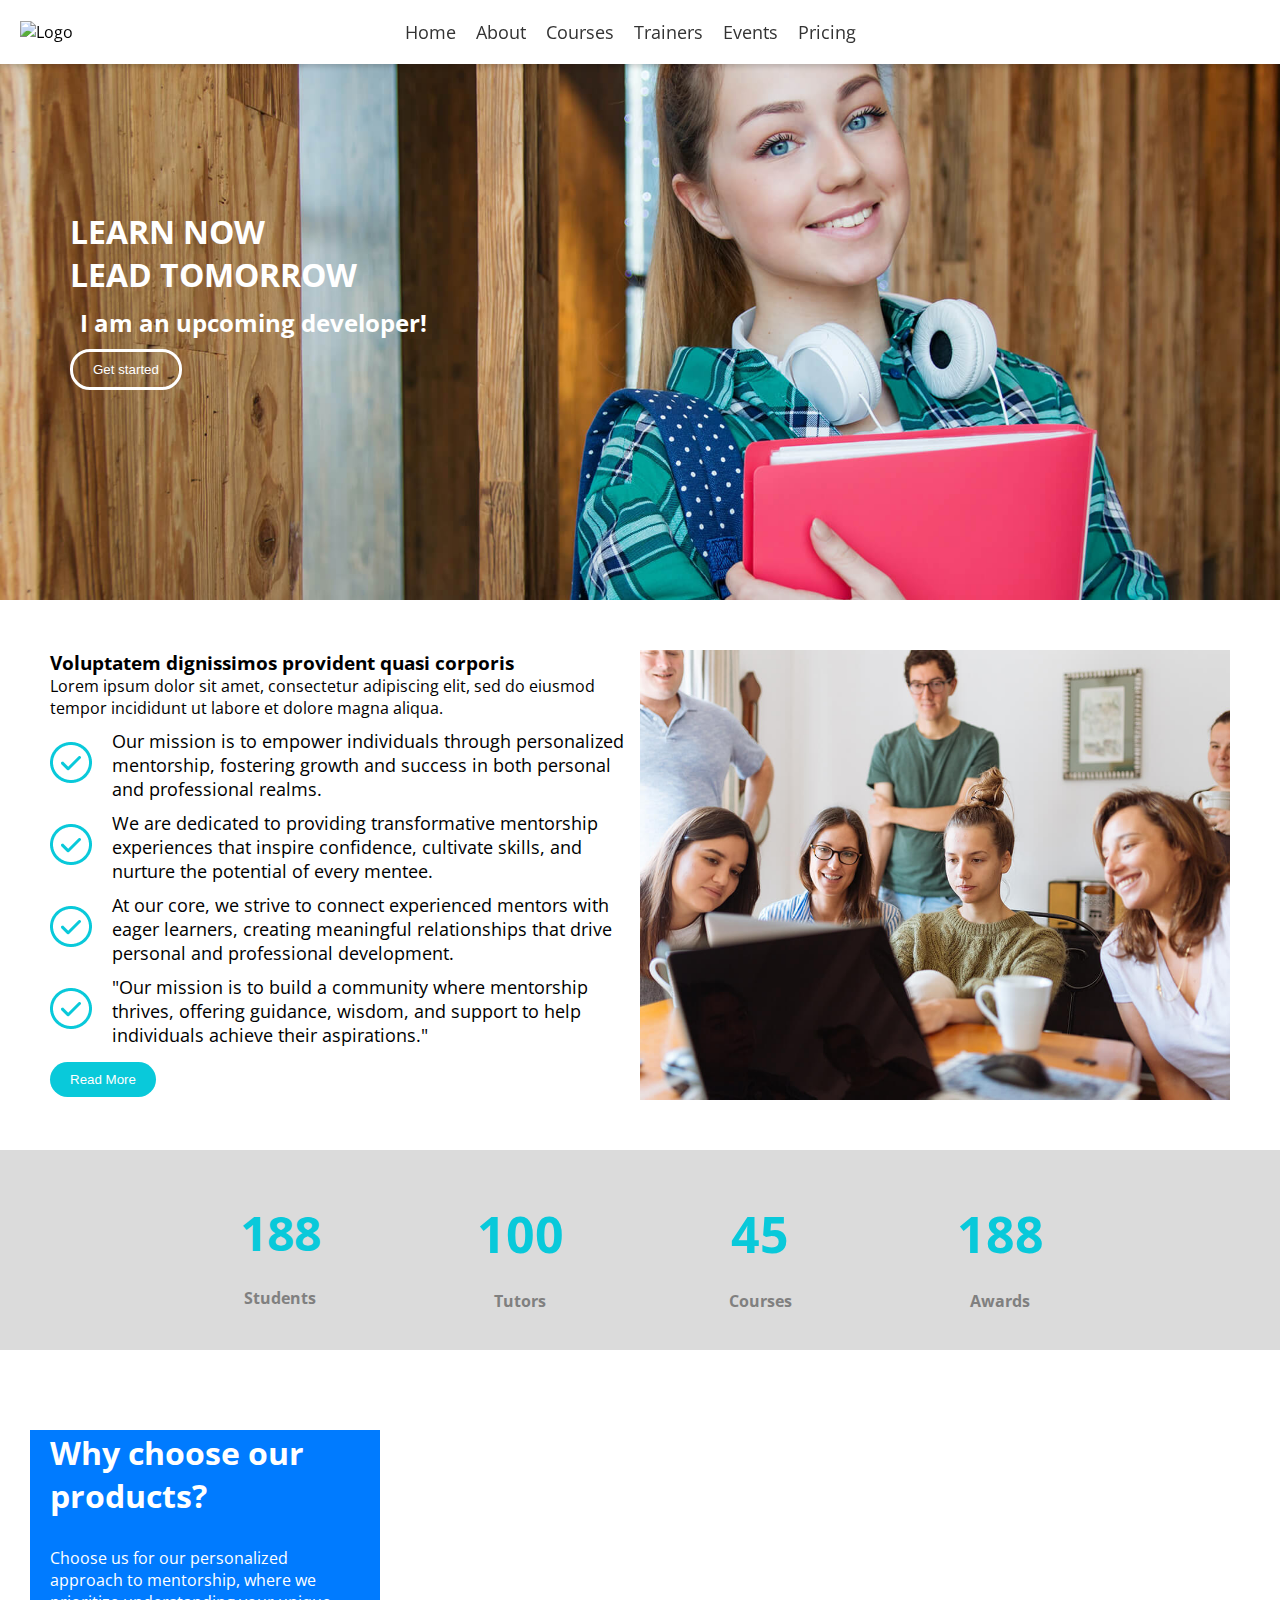
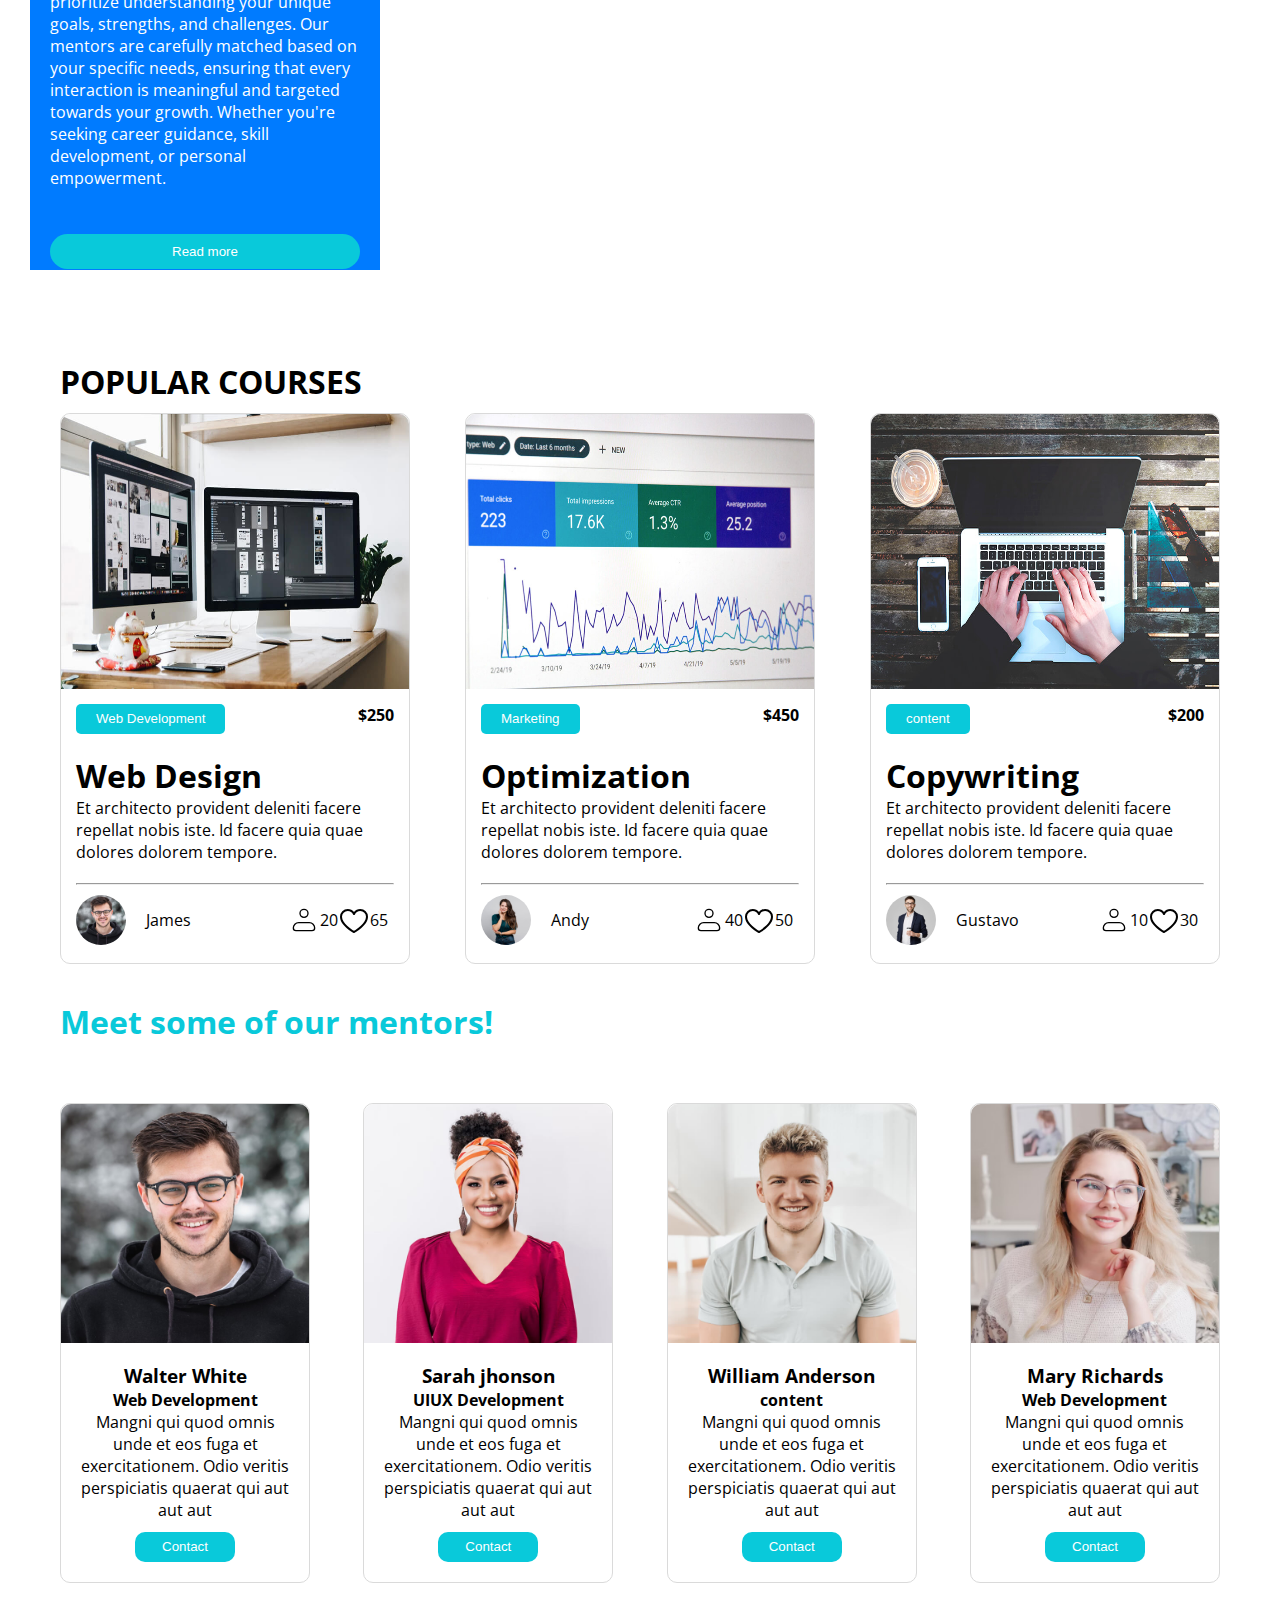
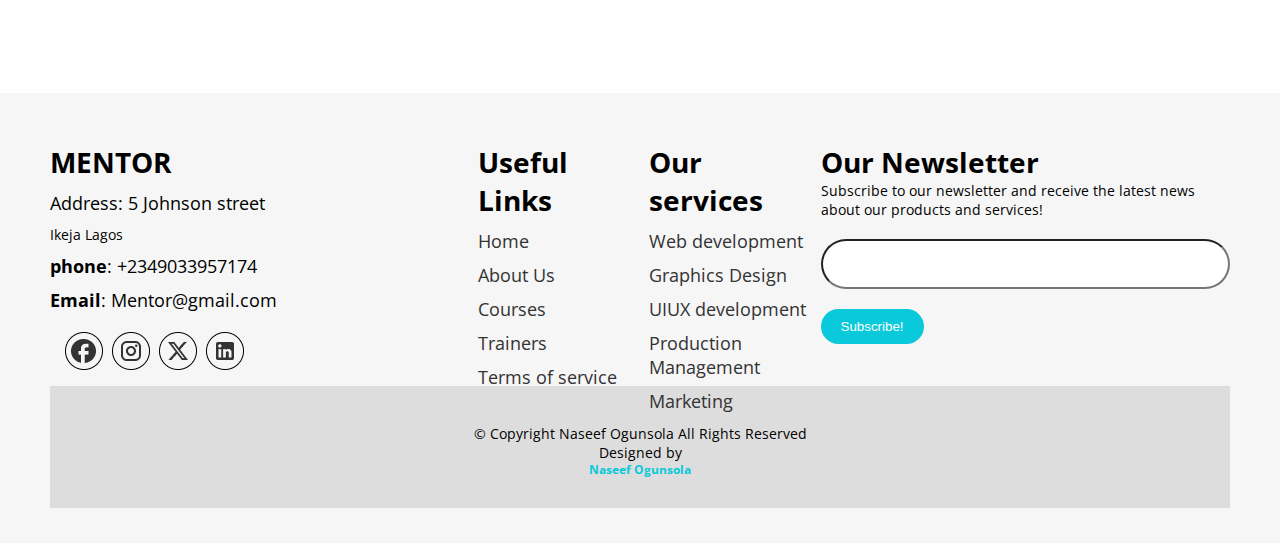
==== index.html @ 349f0109 "dgt" ====
<!DOCTYPE html>
<html lang="en">
<head>
    <meta charset="UTF-8">
    <meta name="viewport" content="width=device-width, initial-scale=1.0">
    <title>Mentor website</title>
    <link rel="stylesheet" href="style.css">
    <!-- FONTS -->
  <link href="https://fonts.googleapis.com" rel="preconnect">
  <link href="https://fonts.gstatic.com" rel="preconnect" crossorigin>
  <link href="https://fonts.googleapis.com/css2?family=Open+Sans:ital,wght@0,300;0,400;0,500;0,600;0,700;0,800;1,300;1,400;1,500;1,600;1,700;1,800&family=Poppins:ital,wght@0,100;0,200;0,300;0,400;0,500;0,600;0,700;0,800;0,900;1,100;1,200;1,300;1,400;1,500;1,600;1,700;1,800;1,900&family=Raleway:ital,wght@0,100;0,200;0,300;0,400;0,500;0,600;0,700;0,800;0,900;1,100;1,200;1,300;1,400;1,500;1,600;1,700;1,800;1,900&display=swap" rel="stylesheet">

</head>
<body>
    <div class="container">
      <header id="header" class="header d-flex align-items-center sticky-top">
        <div class="container-fluid container-xl position-relative d-flex align-items-center">
    
          <a href="index.html" class="logo d-flex align-items-center me-auto">
            <!-- Uncomment the line below if you also wish to use an image logo -->
            <!-- <img src="assets/img/logo.png" alt=""> -->
            <h1 class="sitename">Mentor</h1>
          </a>
    
          <nav class="navbar">
            <div class="logo">
              <img src="" alt="Logo">
            </div>
            <ul>
              <li><a href="/index.html">Home</a></li>
              <li><a href="/about.html">About</a></li>
              <li><a href="/courses.html">Courses</a></li>
              <li><a href="/trainers.html">Trainers</a></li>
              <li><a href="#">Events</a></li>
                  <li><a href="#">Pricing</a></li>
            </ul>
          </nav>
          <!-- <a class="btn-getstarted" href="courses.html">Get Started</a> -->
    
        </div>
      </header>
    
        <div class="pic">
            <div class="inner-pic">
                <h1 id="hero-head">LEARN NOW<br>
                    LEAD TOMORROW
                </h1>
                <h2 id="hero-text">I am an upcoming developer!</h2>
                <button class="get-started-btn">Get started</button>
            </div>    
        </div>
        <div class="text-1">
            <div class="inner-text">
              <h3>Voluptatem dignissimos provident quasi corporis</h3>
              <p>
                Lorem ipsum dolor sit amet, consectetur adipiscing elit, sed do eiusmod tempor incididunt ut labore et dolore
                magna aliqua.
              </p>
              <ul>
                <li><i><img src="./img/check-mark.png"> </i> <span>Our mission is to empower individuals through personalized mentorship, fostering growth and success in both personal and professional realms.</span></li>
                <li><i><img src="./img/check-mark.png"></i> <span>We are dedicated to providing transformative mentorship experiences that inspire confidence, cultivate skills, and nurture the potential of every mentee.</span></li>
                <li><i><img src="./img/check-mark.png"></i> <span>At our core, we strive to connect experienced mentors with eager learners, creating meaningful relationships that drive personal and professional development.</span></li>
                <li><i><img src="./img/check-mark.png"></i> <span>"Our mission is to build a community where mentorship thrives, offering guidance, wisdom, and support to help individuals achieve their aspirations."</span></li>
              </ul>
              <button class="read-more">Read More</button>
            </div>
              <div class="inner-text-img">
                <!-- <img src="/img/about.jpg" alt="about"> -->
              </div> 
        </div>

        <section class="counting-numbers">
          <div class="counter-container">
            <div class="inner-counting-numbers">
              <h1 id="counter">0</h1>
              <br>
              <p id="counter-text"><b>Students</b></p>
            </div>
            <div class="inner-counting-numbers">
              <h1>0</h1>
              <br>
              <p id="counter-text"><b>Tutors</b></p>
            </div>
            <div class="inner-counting-numbers">
              <h1>0</h1>
              <br>
              <p id="counter-text"><b>Courses</b></p>
            </div>
            <div class="inner-counting-numbers">
              <h1>0</h1>
              <br>
              <p id="counter-text"><b>Awards</b></p>
            </div>
          </div>
        </section>

        <section class="why-us-section">
          <div class="why-us-container">
            <div class="big-about-us" data-aos="fade-up" data-aos-delay="100">
              <h1 id="why-us-head">Why choose our products?</h1>
              <p id="why-us-text">
                Choose us for our personalized approach to mentorship, where we prioritize understanding your unique goals, strengths, and challenges. Our mentors are carefully matched based on your specific needs, ensuring that every interaction is meaningful and targeted towards your growth. Whether you're seeking career guidance, skill development, or personal empowerment.
              </p>
              <button class="read-more">Read more</button>
            </div>

            <div class="small-about-us">
              <h3 id="about-head">Corporis voluptates officia eiusmod</h3>
              <p>Lorem ipsum dolor sit amet, consectetur adipiscing elit, sed do eiusmod tempor incididunt ut labore et dolore magna aliqua. Duis aute irure dolor in reprehenderit
                Asperiores dolores sed et. Tenetur quia eos. Autem tempore quibusdam vel necessitatibus optio ad corporis.</p>
            </div>

            <div class="small-about-us">
              <h3 id="about-head">Corporis voluptates officia eiusmod</h3>
              <p>Lorem ipsum dolor sit amet, consectetur adipiscing elit, sed do eiusmod tempor incididunt ut labore et dolore magna aliqua. Duis aute irure dolor in reprehenderit
                Asperiores dolores sed et. Tenetur quia eos. Autem tempore quibusdam vel necessitatibus optio ad corporis.</p>
            </div>

            <div class="small-about-us">
              <h3 id="about-head">Corporis voluptates officia eiusmod</h3>
              <p>Lorem ipsum dolor sit amet, consectetur adipiscing elit, sed do eiusmod tempor incididunt ut labore et dolore magna aliqua. Duis aute irure dolor in reprehenderit
                Asperiores dolores sed et. Tenetur quia eos. Autem tempore quibusdam vel necessitatibus optio ad corporis.</p>
            </div>
          </div>
        </section>

        <section class="courses-section">
          <div class="course-head">
            <h1>POPULAR COURSES</h1>
          </div>   
          <div class="course-container">
              <div class="inner-courses">
                <div class="pic-course">
                  <img src="./img/course-1.jpg" id="course-pic">
                </div>
                <div class="course-content">
                  <div class="inner-course-head"><button class="course-name">Web Development</button><span><b>$250</b></span></div> 
                  <h1>Web Design</h1>
                  <p id="description">Et architecto provident deleniti facere repellat nobis iste. Id facere quia quae dolores dolorem tempore.</p>
                  <hr>
                  <div class="course-info">
                    <div class="course-info-pfp">
                      <img src="./img/trainers/trainer-1-2.jpg" id="pfp"> <span><p>James</p></span>
                    </div>
                    <div class="likes">
                      <svg xmlns="http://www.w3.org/2000/svg" width="2em" height="2em" viewBox="0 0 24 24">
                      <g fill="none" stroke="currentColor">
                        <path stroke-linejoin="round" d="M4 18a4 4 0 0 1 4-4h8a4 4 0 0 1 4 4a2 2 0 0 1-2 2H6a2 2 0 0 1-2-2z" />
                        <circle cx="12" cy="7" r="3" />
                      </g>
                    
                    </svg>
                    <p>20</p>
                    <svg xmlns="http://www.w3.org/2000/svg" width="2em" height="2em" viewBox="0 0 256 256">
                      <path fill="currentColor" d="M178 40c-20.65 0-38.73 8.88-50 23.89C116.73 48.88 98.65 40 78 40a62.07 62.07 0 0 0-62 62c0 70 103.79 126.66 108.21 129a8 8 0 0 0 7.58 0C136.21 228.66 240 172 240 102a62.07 62.07 0 0 0-62-62m-50 174.8c-18.26-10.64-96-59.11-96-112.8a46.06 46.06 0 0 1 46-46c19.45 0 35.78 10.36 42.6 27a8 8 0 0 0 14.8 0c6.82-16.67 23.15-27 42.6-27a46.06 46.06 0 0 1 46 46c0 53.61-77.76 102.15-96 112.8" />
                    </svg>
                    <p>65</p>
                  </div>
                  </div>
                </div>  
              </div>

              <div class="inner-courses">
                <div class="pic-course">
                  <img src="./img/course-2.jpg" id="course-pic">
                </div>
                <div class="course-content">
                  <div class="inner-course-head"><button class="course-name">Marketing</button><span><b>$450</b></span></div> 
                  <h1>Optimization</h1>
                  <p id="description">Et architecto provident deleniti facere repellat nobis iste. Id facere quia quae dolores dolorem tempore.</p>
                  <hr>
                  <div class="course-info">
                    <div class="course-info-pfp">
                      <img src="./img/trainers/trainer-2.jpg" id="pfp"> <span><p>Andy</p></span>
                    </div>
                    <div class="likes">
                      <svg xmlns="http://www.w3.org/2000/svg" width="2em" height="2em" viewBox="0 0 24 24">
                      <g fill="none" stroke="currentColor">
                        <path stroke-linejoin="round" d="M4 18a4 4 0 0 1 4-4h8a4 4 0 0 1 4 4a2 2 0 0 1-2 2H6a2 2 0 0 1-2-2z" />
                        <circle cx="12" cy="7" r="3" />
                      </g>
                    
                    </svg>
                    <p>40</p>
                    <svg xmlns="http://www.w3.org/2000/svg" width="2em" height="2em" viewBox="0 0 256 256">
                      <path fill="currentColor" d="M178 40c-20.65 0-38.73 8.88-50 23.89C116.73 48.88 98.65 40 78 40a62.07 62.07 0 0 0-62 62c0 70 103.79 126.66 108.21 129a8 8 0 0 0 7.58 0C136.21 228.66 240 172 240 102a62.07 62.07 0 0 0-62-62m-50 174.8c-18.26-10.64-96-59.11-96-112.8a46.06 46.06 0 0 1 46-46c19.45 0 35.78 10.36 42.6 27a8 8 0 0 0 14.8 0c6.82-16.67 23.15-27 42.6-27a46.06 46.06 0 0 1 46 46c0 53.61-77.76 102.15-96 112.8" />
                    </svg>
                    <p>50</p>
                  </div>
                  </div>
                </div>  
              </div>

              <div class="inner-courses">
                <div class="pic-course">
                  <img src="./img/course-3.jpg" id="course-pic">
                </div>
                <div class="course-content">
                  <div class="inner-course-head"><button class="course-name">content</button><span><b>$200</b></span></div> 
                  <h1>Copywriting</h1>
                  <p id="description">Et architecto provident deleniti facere repellat nobis iste. Id facere quia quae dolores dolorem tempore.</p>
                  <hr>
                  <div class="course-info">
                    <div class="course-info-pfp">
                      <img src="./img/trainers/trainer-3.jpg" id="pfp"> <span><p>Gustavo</p></span>
                    </div>
                    <div class="likes">
                      <svg xmlns="http://www.w3.org/2000/svg" width="2em" height="2em" viewBox="0 0 24 24">
                      <g fill="none" stroke="currentColor">
                        <path stroke-linejoin="round" d="M4 18a4 4 0 0 1 4-4h8a4 4 0 0 1 4 4a2 2 0 0 1-2 2H6a2 2 0 0 1-2-2z" />
                        <circle cx="12" cy="7" r="3" />
                      </g>
                    
                    </svg>
                    <p>10</p>
                    <svg xmlns="http://www.w3.org/2000/svg" width="2em" height="2em" viewBox="0 0 256 256">
                      <path fill="currentColor" d="M178 40c-20.65 0-38.73 8.88-50 23.89C116.73 48.88 98.65 40 78 40a62.07 62.07 0 0 0-62 62c0 70 103.79 126.66 108.21 129a8 8 0 0 0 7.58 0C136.21 228.66 240 172 240 102a62.07 62.07 0 0 0-62-62m-50 174.8c-18.26-10.64-96-59.11-96-112.8a46.06 46.06 0 0 1 46-46c19.45 0 35.78 10.36 42.6 27a8 8 0 0 0 14.8 0c6.82-16.67 23.15-27 42.6-27a46.06 46.06 0 0 1 46 46c0 53.61-77.76 102.15-96 112.8" />
                    </svg>
                    <p>30</p>
                  </div>
                  </div>
                </div>  
              </div>
        </section>

        <!-- ***********TRAINERS START************ -->


        <div class="trainers-head">
          <h1>Meet some of our mentors!</h1>
        </div>

        <section class="trainers-section">
          <div class="trainers-container">
            <!-- <div class="trainers-head">
              <h1>Meet Our Trainers</h1>
            </div> -->

            <div class="inner-trainers">
              <div class="inner-trainers-picture">
                 <img src="./img/trainers/trainer-1-2.jpg" id="inner-trainers-image">
              </div>
              <div class="trainers-content">
                <h3 id="trainer-name">Walter White</h2>
                <h4>Web Development</h4>

                <p>Mangni qui quod omnis unde et eos fuga et exercitationem. Odio veritis perspiciatis quaerat qui aut aut aut</p>

                <button class="contact-trainer">Contact</button>
              </div>
            </div>

            <div class="inner-trainers">
              <div class="inner-trainers-picture">
                 <img src="./img/trainers/trainer-2-2.jpg" id="inner-trainers-image">
              </div>
              <div class="trainers-content">
                <h3 id="trainer-name">Sarah jhonson</h2>
                <h4>UIUX Development</h4>

                <p>Mangni qui quod omnis unde et eos fuga et exercitationem. Odio veritis perspiciatis quaerat qui aut aut aut</p>
                <button class="contact-trainer">Contact</button>
              </div>
            </div>

            <div class="inner-trainers">
              <div class="inner-trainers-picture">
                 <img src="./img/trainers/trainer-3-2.jpg" id="inner-trainers-image">
              </div>
              <div class="trainers-content">
                <h3 id="trainer-name">William Anderson</h2>
                <h4>content</h4>

                <p>Mangni qui quod omnis unde et eos fuga et exercitationem. Odio veritis perspiciatis quaerat qui aut aut aut</p>
                <button class="contact-trainer">Contact</button>
              </div>
            </div>

            <div class="inner-trainers">
              <div class="inner-trainers-picture">
                 <img src="./img/team/team-6.jpg" id="inner-trainers-image">
              </div>
              <div class="trainers-content">
                <h3 id="trainer-name">Mary Richards</h2>
                <h4>Web Development</h4>

                <p>Mangni qui quod omnis unde et eos fuga et exercitationem. Odio veritis perspiciatis quaerat qui aut aut aut</p>
                <button class="contact-trainer">Contact</button>
              </div>
            </div>
          </div>
        </section>

        <!-- FOOTER -->

        <section class="footer">
          <div class="footer-container">
            <div class="footer-row">
              <div class="footer-col">
                <h1>MENTOR</h1>
                <ol>
                  <li>Address: 5 Johnson street</li>
                  Ikeja Lagos
                  <br>
                  <li><b>phone</b>: +2349033957174</li>
                  <li><b>Email</b>: Mentor@gmail.com</li>
                  <div class="socials">
                    <a href="#"><img src="./img/facebook.png" id="socials"></a>
                    <a href="#"><img src="./img/instagram.png" id="socials"></a>
                    <a href="#"><img src="./img/twitter.png" id="socials"></a>
                    <a href="#"><img src="./img/linked in.png" id="socials"></a>
                  </div>
                </ol>
              </div>

              <div class="footer-col2">
                <H1>Useful Links</H1>
                <li><a href="/index.html" id="footer-links">Home</a> </li>
                <li><a href="/about.html" id="footer-links">About Us</a> </li>
                <li><a href="/courses.html" id="footer-links">Courses</a> </li>
                <li><a href="/index.html" id="footer-links">Trainers</a> </li>
                <li><a href="/index.html" id="footer-links">Terms of service</a> </li>
              </div>

              <div class="footer-col2">
                <H1>Our services</H1>
                <li><a href="/index.html" id="footer-links">Web development</a> </li>
                <li><a href="/about.html" id="footer-links">Graphics Design</a> </li>
                <li><a href="/courses.html" id="footer-links">UIUX development</a> </li>
                <li><a href="/index.html" id="footer-links">Production Management</a> </li>
                <li><a href="/index.html" id="footer-links">Marketing</a> </li>
              </div>

              <div class="newsletter">
                <h1>Our Newsletter</h1>
                <p>Subscribe to our newsletter and receive the latest news about our products and services!</p>

                <div class="newsletter-form">
                  <form>
                    <input type="text">
                  </form>
                </div>
                <button id="subscribe"> Subscribe!</button>
              </div>
            </div>
            <div class="copyright">
              <br>
              <br>
             <p> © Copyright Naseef Ogunsola All Rights Reserved</p>
            <p>Designed by <h5 id="copyright-name"><a href="https://zenmode281.github.io/social-links-profile-main/"> Naseef Ogunsola</a></h5></p>
            </div>
          </div>
        </section>
        
    </div> 
    <script src="main.js"></script>
</body>
</html>
---- style.css ----
*{
    padding: 0;
    margin: 0;
    box-sizing: border-box;
}
/* FONTS */
:root {
    --default-font: "Open Sans",  system-ui, -apple-system, "Segoe UI", Roboto, "Helvetica Neue", Arial, "Noto Sans", "Liberation Sans", sans-serif, "Apple Color Emoji", "Segoe UI Emoji", "Segoe UI Symbol", "Noto Color Emoji";
    --heading-font: "Raleway",  sans-serif;
    --nav-font: "Poppins",  sans-serif;
  }

body{
    font-family: var(--default-font);
}

.container{
    width:inherit;
    height: inherit;
}
/* HEAD START */
.navbar {
  position: fixed;
  top: 0;
  left: 0;
  width: 100%;
  background-color: #fff;
  padding: 10px;
  display: flex;
  justify-content: space-between;
  align-items: center;
  z-index: 1000;
  box-shadow: 0px 2px 6px rgba(0, 0, 0, 0.2);
}

.logo {
  position: absolute;
  left: 20px;
}

.logo img {
  width: 40px;
  height: 40px;
}

.navbar ul {
  list-style: none;
  margin: 0;
  padding: 0;
  display: flex;
  justify-content: center;
  width: 100%;
}

.navbar li {
  margin-right: 20px;
}

.navbar a {
  color: #333;
  text-decoration: none;
}

.navbar a:hover {
  color: #09c9da;
}

.navbar a.active {
  color: #09c9da;
}
/* HEAD END */


h2{
    padding: 10px;
    margin-right: 250px;
}

/* ***************HERO START**************** */
.pic{
    height: 600px;
    background-image: url(./img/hero-bg.jpg);
    background-size: cover;
    background-position-y: 20%; 
    display: flex;
    align-items: center;
}

.inner-pic{
    padding-left: 70px;
    color: white;
}

.get-started-btn{
    padding: 10px 20px 10px 20px;
    background-color: transparent;
    border: solid white 3px;
    border-radius: 20px;
    color: white;
}

.get-started-btn:hover{
  background-color: #09c9da;
  border-style: none;
}
/* ***************HERO END**************** */

.text-1{
  height: 450px;
  width: inherit;
  display: flex;
  margin-top: 50px;
}

.inner-text{
  height: 100%;
  width: 50%;
  margin-left: 50px;
}

.inner-text-img{
  height: 100%;
  width: 50%;
  margin-right: 50px;
  background-image: url(./img/about.jpg);
  background-size: cover;
}

.read-more{
  padding: 10px 20px 10px 20px;
  background-color: #09c9da;
  color: white;
  border-style: none;
  border-radius: 20px;
  cursor: pointer;
  margin-top: 5px;
}

.read-more:hover{
  border: solid 2px;
  background-color: white;
  color: black;
  cursor: pointer;
}

.counting-numbers{
  width: 100%;
  height: 200px;
  display: flex;
  margin-top: 50px;
  background-color: #dbdbdb;
  justify-content: center;
  /* justify-content: space-between;  */
}

.inner-counting-numbers {
  width: 200px;
  padding: 30px;
  flex-direction: column; 
  align-items: center;
  justify-content: center;
  display: inline-block; 
  margin: 20px; 
  text-align: center;
}

.counter-container{
  display: flex;
  flex-direction: row;
}

#counter {
  font-size: 48px;
  font-weight: bold;
}

.counting {
  animation: count 2s ease-in-out;
}

.inner-counting-numbers h1 {
  font-size:  50px;
  font-weight: bold;
  color: #09c9da;
  text-align: center
}
.inner-counting-numbers p {
  text-align: center;
}

@keyframes count {
  0% {
    content: "0";
  }
  100% {
    content: "1550";
  }
}

#counter-text{
  color: grey;
}


/* **************WHY US************** */
.why-us-section{
  margin-top: 50px;
  height: 500px;
  padding: 30px;
  display: flex;
  /* justify-content: space-between; */
  justify-content: center;
}

.why-us-container{
  height: 100%;
  display: flex;
  justify-content: center;
  width: 100%;
}

.big-about-us{
  width: 350px;
  height: 100%;
  padding: 20px;
  display: flex;
  justify-content: center;
  flex-direction: column;
  background-color: #007bff;
  color: white;
}


#why-us-head{
  margin-bottom: 30px;
}

#why-us-text{
  margin-bottom: 40px;
}

.small-about-us{
  padding: 20px;
  height: inherit;
  width: 250px;
  text-align: center;
  margin-left: 20px;
  margin-right: 20px;
  border: solid 1px rgb(218, 218, 218);
}

#about-head{
  margin-bottom: 20px;
}

/* **************WHY US END************** */

/* **************FADE IN************** */
.small-about-us {
  opacity: 0;
  transform: translateY(20px);
  transition: opacity 0.5s, transform 0.5s;
}

.small-about-us.scroll-in {
  animation: fadeInAndSlideUp 1s forwards;
}

@keyframes fadeInAndSlideUp {
  0% {
    opacity: 0;
    transform: translateY(20px);
  }
  100% {
    opacity: 1;
    transform: translateY(0);
  }
}
/* ***********COURSES SECTION START********** */

.courses-section{
  width: 100;
  height: 700px;
  padding: 60px;
}

.course-container{
  display: flex;
  justify-content: space-between;
  height: 95%;
  margin-top: 10px;
}



.inner-courses{
  display: flex;
  flex-direction: column;
  border: solid 1px rgb(218, 218, 218);
  border-radius: 10px;
  height: 100%;
  width: 350px;
  transition: transform 0.5s;
}

.inner-courses:hover {
  transform: scale(1.1);
}

.pic-course{
  height: 50%;
}

#course-pic{
  width: 100%;
  height: 100%;
  border-radius:  10px 10px 0 0;
}

.course-content{
  height: 50%;
  padding: 15px;
}

.inner-course-head{
  height: 30px;
  display: flex;
  justify-content: space-between;
  margin-bottom: 20px;
}
#inner-course-head-price{
  font-size: 18px;
}

span{
  margin-left: 20px;
}

.course-name{
  height: 30px;
  padding-left: 20px;
  padding-right: 20px;
  padding-top: 5px;
  padding-bottom: 5px;
  background-color: #09c9da;
  color: white;
  border-radius: 5px;
  border-style: none;
  cursor: pointer;
}

#description{
  margin-bottom: 20px;
}

#pfp{
  height: 100%;
  width: 50px;
  border-radius: 50px;
}

.course-info-pfp{
  width:100px;
  height: 100%;
  display: flex;
  align-items: center;
}

.course-info{
  width: 100%;
  display: flex;
  flex-direction: row;
  height: 50px;
  margin-top: 10px;
}

.likes{
  height: 100%;
  margin-left: 112px;
  height: 100%;
  display: flex;
  align-items: center;
  justify-content: space-between;
}
.james{
  margin-left: 10px;
}

/* ***********COURSES SECTION END********** */


/* ***********TRAINERS SECTION START********** */

.trainers-section{
  height: 600px;
  padding: 60px;
}

.trainers-container{
  height: 100%;
  width: 100%;
  display: flex;
  justify-content: space-between;
}

.trainers-head{
  /* margin-bottom: 40px; */
  width: 100%;
  padding-left: 60px;
  color: #09c9da;
}

.inner-trainers{
  height: 100%;
  border: solid 1px rgb(218, 218, 218);
  width: 250px;
  border-radius:10px;
  transition: transform 1s
}

.inner-trainers:hover {
  transform: scale(1.2);
}

.inner-trainers-picture{
  height: 50%;
  background-position: cover;
  border-top-left-radius: 10px;
  border-top-right-radius: 10px;
}

#inner-trainers-image{
  height: 100%;
  width: 100%;
  border-top-left-radius: 10px;
  border-top-right-radius: 10px;
}

.trainers-content{
  padding: 20px;
  text-align: center;
  height: 50%;
  display: grid;
  place-items: center;
}


.contact-trainer{
  margin-top: 10px;
  color: white;
  background-color: #09c9da;
  border-style: none;
  height: 30px;
  width: 100px;
  border-radius: 10px;
  cursor: pointer;
}


/* ***********TRAINERS SECTION END********** */



/* ***********FOOTER START********** */

.footer{
  width: 100%;
  height: 450px;
  margin-top: 50px;
  padding: 50px;
  font-size: 14px;
  background-color: #f6f6f6;
  display: flex;
  flex-direction: column;
}

.footer-container{
  height: 70%;
  width: 100%;
}

.footer-row{
  width: 100%;
  height: 50%;
  display: flex;
}

.footer-col{
  width: 25%;
  height: 100%;
  margin-right: 150px;
}

.socials{
  width: 100%;
  margin-left: 10px;
  margin-top: 20px;
}

#socials{
  margin-left: 5px;
}

.footer-col2{
  height: 100%;
  width: 15%;
  margin-left: 10px;
}

#footer-links{
  color: #333;
  text-decoration: none;
}

#footer-links:hover{
  color: #09c9da;
}

.newsletter{
  width: 450px;
  margin-left: 10px;
}

.newsletter-form{
  margin-top: 20px;
  border-radius: 50px;
  height: 50px;
}

input{
  width: 100%;
  height: 50px;
  border-radius: 50px;
}

#subscribe{
  background-color: #09c9da;
  color: white;
  padding-left: 20px;
  padding-top: 10px;
  padding-right: 20px;
  padding-bottom: 10px;
  margin-top: 20px;
  border-radius: 50px;
  border-style: none;
  cursor: pointer;
}

.copyright{
  width: 100%;
  height: 50%;
  margin-top: 120px;
  background-color: rgb(221, 221, 221);
  text-align: center;
  display: flex;
  align-items: center;
  flex-direction: column;
}

#copyright-name{
  color: #09c9da;
}

a {
  text-decoration: none;
  color: #09c9da;
}
/* ***********ABOUT PAGE START********** */

.aboutpage-container{
  height: 100%;
  width: 100%;
}

.aboutpage-huge-hero{
  height: 300px;
  width: 100%;
  margin-top: 40px;
  background-color: #09c9da;
  color: white;
  text-align: center;
  display: flex;
  justify-content: center;
  align-items: center;
  flex-direction: column;
}


.about-section{
  width: 100%;
  height: 500px;
  margin-top: 50px;
  padding: 40px;
}

.about-fill{
  height: 100%;
  width: 100%;
  display: flex;
}

.about-text{
  height: 100%;
  width: 70%;
  padding: 50px;
}

li{
  list-style: none;
  display: flex;
  align-items: center;
  margin-top: 10px;
  margin-bottom: 10px;
  font-size: 18px;
}

#check-mark{
  height: 20px;
  width: 20px;
}

.test{
  color: #09c9da;
  width: 30%;
  margin-left: 60px;
  margin-top: 30px;
}

/* **********Caurosel start*********** */

.outer-carousel-container{
  width: 100%;
  padding: 50px;
  height: 400px;
}

.carousel-container {
  width: 100%;
  overflow: hidden;
  height: 100%;
}

.carousel-track {
  display: flex;
  transition: transform 0.5s ease;
  height: 100%;
}

.carousel-item {
  flex: 0 0 calc(50% - 20px); 
  height: 100%; 
  padding: 20px;
  box-sizing: border-box;
  margin: 0 10px;
  border: 1px solid #ccc;
  display: flex;
  border-radius: 10px;
}

#testimonial-img{
  height: 70px;
  width: 70px;
  border-radius: 50px;
  border: solid 3px #ccc;
}

.carousel-item-content{
  width: 80%;
  margin-left:20px;
}

#rating-stars{
  width: 100px;
  height: 20px;
}





/* *********Trainers page start*********** */


.trainers-page-section{
  width: 100%;
  height: 800px;
  border: solid blue 3px;
  padding: 80px;
}


.trainers-con{
  height: 100%;
  width: 100%;
  border: solid red 2px;
}



.trainers-row{
  border: solid green 2px;
  width: 100%;
  height: 50%;
  display: flex;
  justify-content: center;
}

.trainers-page-content{
  border: solid blue 3px;
  height: 100%;
  width: 30%;
  display: flex;
  justify-content: center;
  text-align: center;
  align-items: center;
  flex-direction: column;
  margin-left: 10px;
  margin-right: 10px;
  padding: 10px;
}

#round-trainers{
  border-radius: 50%;
  height: 200px;
  width: 200px;
  margin-bottom: 10px;
}


.hover-pic {
  position: relative;
}

.overlay {
  position: absolute;
  top: 0;
  left: 0;
  width: 100%;
  height: 100%;
  background-color: #000;
  opacity: 0;
  transition: opacity 0.3s;
}

.hover-pic:hover .overlay {
  opacity: 0.5;
}

/* #trainers-page-contact-btn{
  padding:10px 30px 10px 30px;
  background-color: #09c9da;
  color: white;
  border-style: none;
  margin-top: 10px;
} */
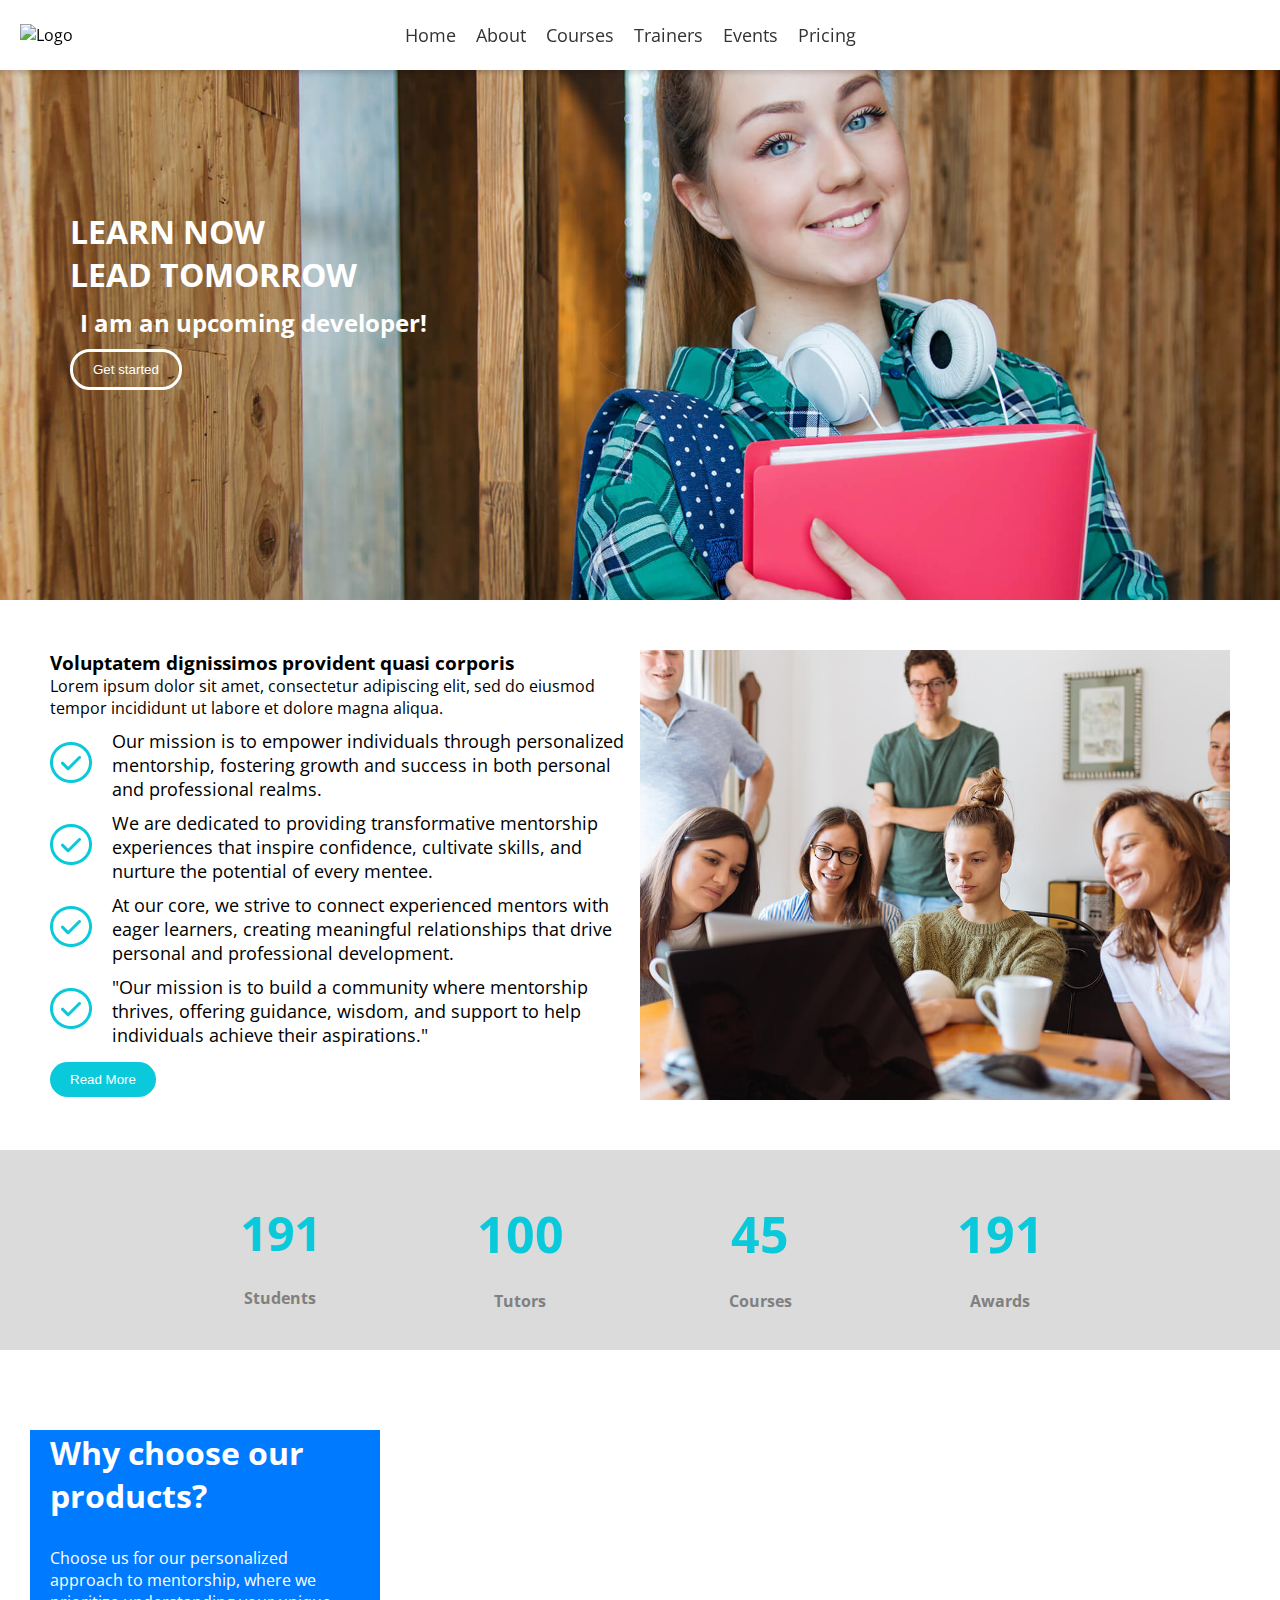
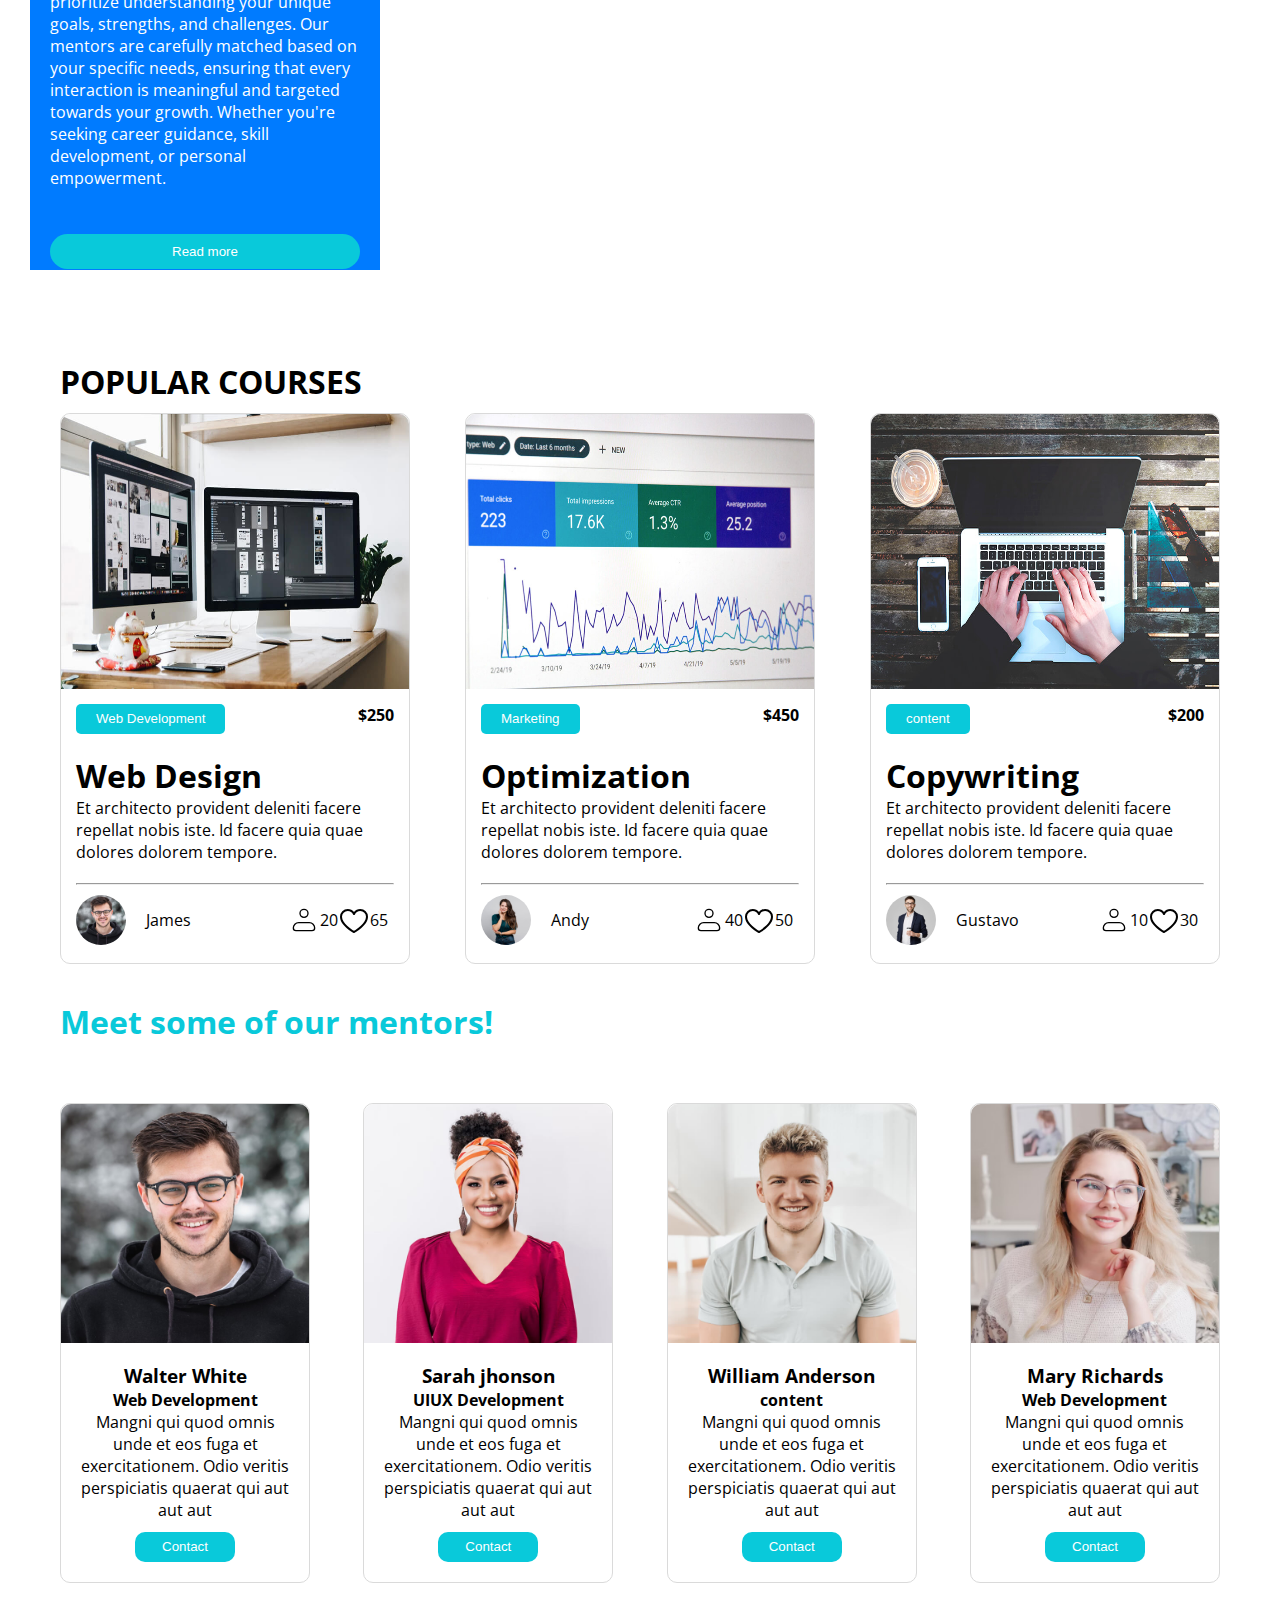
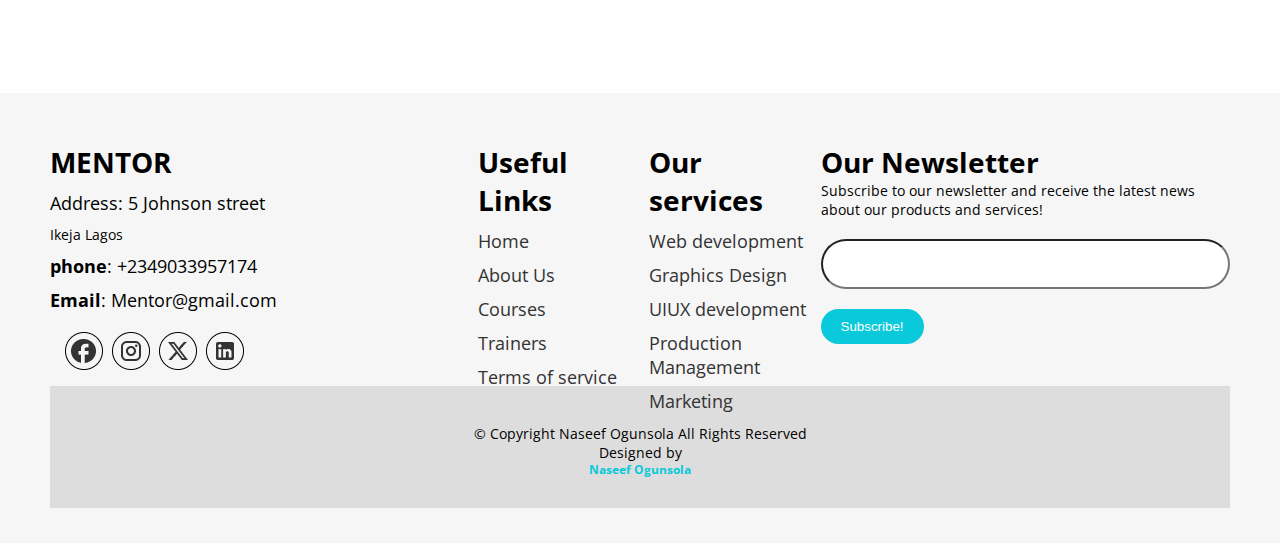
==== commit b26b2d72: "dff" ====
--- a/index.html
+++ b/index.html
@@ -30,9 +30,9 @@
               <li><a href="/index.html">Home</a></li>
               <li><a href="/about.html">About</a></li>
               <li><a href="/courses.html">Courses</a></li>
-              <li><a href="/trainers.html">Trainers</a></li>
-              <li><a href="#">Events</a></li>
-                  <li><a href="#">Pricing</a></li>
+              <li><a href="/trainers.html ">Trainers</a></li>
+              <li><a href="/events.html">Events</a></li>
+              <li><a href="/pricing.html">Pricing</a></li>
             </ul>
           </nav>
           <!-- <a class="btn-getstarted" href="courses.html">Get Started</a> -->
--- a/style.css
+++ b/style.css
@@ -24,6 +24,7 @@
   top: 0;
   left: 0;
   width: 100%;
+  height: 70px;
   background-color: #fff;
   padding: 10px;
   display: flex;
@@ -684,7 +685,6 @@
 .trainers-page-section{
   width: 100%;
   height: 800px;
-  border: solid blue 3px;
   padding: 80px;
 }
 
@@ -692,13 +692,11 @@
 .trainers-con{
   height: 100%;
   width: 100%;
-  border: solid red 2px;
 }
 
 
 
 .trainers-row{
-  border: solid green 2px;
   width: 100%;
   height: 50%;
   display: flex;
@@ -706,7 +704,6 @@
 }
 
 .trainers-page-content{
-  border: solid blue 3px;
   height: 100%;
   width: 30%;
   display: flex;
@@ -716,35 +713,43 @@
   flex-direction: column;
   margin-left: 10px;
   margin-right: 10px;
-  padding: 10px;
+  padding-left: 10px;
+  padding-right: 10px;
+  font-size: small;
 }
 
 #round-trainers{
   border-radius: 50%;
-  height: 200px;
-  width: 200px;
+  height: 150px;
+  width: 150px;
   margin-bottom: 10px;
 }
 
-
-.hover-pic {
-  position: relative;
-}
-
-.overlay {
-  position: absolute;
-  top: 0;
-  left: 0;
-  width: 100%;
-  height: 100%;
-  background-color: #000;
-  opacity: 0;
-  transition: opacity 0.3s;
-}
-
-.hover-pic:hover .overlay {
-  opacity: 0.5;
-}
+#trainers-page-contact-btn{
+  color: white;
+  background-color: #09c9da;
+  padding-left: 25px;
+  padding-top: 10px;
+  padding-bottom: 10px;
+  padding-right: 25px;
+  border-radius: 50px;
+  border-style: none;
+  margin-top: 10px;
+}
+
+
+#trainers-page-contact-btn:hover {
+  background-color: white;
+  color: #09c9da;
+  border: solid grey 1px;
+  cursor: pointer;
+}
+
+
+
+
+
+
 
 /* #trainers-page-contact-btn{
   padding:10px 30px 10px 30px;
@@ -752,4 +757,167 @@
   color: white;
   border-style: none;
   margin-top: 10px;
-} */+} */
+
+
+/* *********Trainers page end*********** */
+
+
+
+
+/* *********Events page start*********** */
+
+.events-section{
+  height: 600px;
+  padding: 50px;
+  display: flex;
+  flex-direction: column;
+}
+
+.events-con{
+  height: 100%;
+  width: 100%;
+  display: flex;
+  flex-direction: row;
+  justify-content: space-between;
+}
+
+.inner-events{
+  height: 100%;
+  width: 40%;
+}
+
+#events-pic{
+  height: 70%;
+  width: 100%;
+  position: relative;
+}
+
+.events-text{
+  width: 400px;
+  height: 200px;
+  position: absolute;
+  transform: translate( 20%, -30%);
+  background-color: white;
+  text-align: center;
+  padding-top: 10px;
+  padding-left: 20px;
+  padding-right: 20px;
+  padding-bottom: 10px;
+  transition: ease 0.2s;
+  font-size: 13px;
+  box-shadow: 0px 4px 4px rgba(0, 0, 0, 0.25);
+}
+
+.events-text:hover{
+  color: white;
+  background-color: #09c9da;
+  box-shadow: 0px 8px 8px rgba(0, 0, 0, 0.5);
+}
+
+
+#events-btn{
+  background-color: #09c9da;
+  padding-top: 10px;
+  padding-bottom: 10px;
+  padding-left: 20px;
+  padding-right: 20px;
+  border-radius: 50px;
+  border:white 1px solid;
+  transition: ease 0.2s;
+  color: white;
+  margin-top: 10px;
+}
+
+#events-btn:hover{
+  background-color: white;
+  color: #09c9da;
+  cursor: pointer;
+}
+
+#eve-txt{
+  margin-top: 10px;
+}
+
+.events-con2{
+  width: 100%;
+  height: 500px;
+  display: flex;
+  justify-content: center;
+  padding: 20px;
+}
+
+/* .overlay {
+  position: absolute;
+  top: 50%;
+  left: 50%;
+  transform: translate(-50%, -50%);
+  width: 50%;
+  height: 50%;
+  background-color: rgba(255, 255, 255, 0.5);
+  text-align: center;
+  padding: 20px;
+} */
+
+
+
+/* *********scroll in*********** */
+
+.section {
+  opacity: 0;
+  transition: opacity 0.5s;
+}
+
+.section.scroll-in {
+  animation: fadeInAndSlideUp 1s forwards;
+}
+
+@keyframes fadeInAndSlideUp {
+  0% {
+    opacity: 0;
+    transform: translateY(20px);
+  }
+  100% {
+    opacity: 1;
+    transform: translateY(0);
+  }
+}
+
+
+/* *********Events page end*********** */
+
+/* *********Pricing page start*********** */
+
+.pricing-section{
+  height: 550px;
+  width: 100%;
+  border: solid red 2px;
+  padding: 50px;
+} 
+
+.pricing-con{
+  height: 100%;
+  width: 100%;
+  border: solid green 2px;
+  display: flex;
+  justify-content: space-between;
+}
+
+.inner-pricing{
+  height: 100%;
+  width: 300px;
+  border: #bcb9b9 solid 2px;
+  border-radius: 20px;
+}
+
+#pricing-head{
+  background-color: #ebebeb;
+  padding: 20px 15px;
+  border-top-left-radius: 18px;
+  border-top-right-radius: 18px;
+  text-align: center;
+  width: 100%;
+  color: #6b6969;
+}
+
+#pricing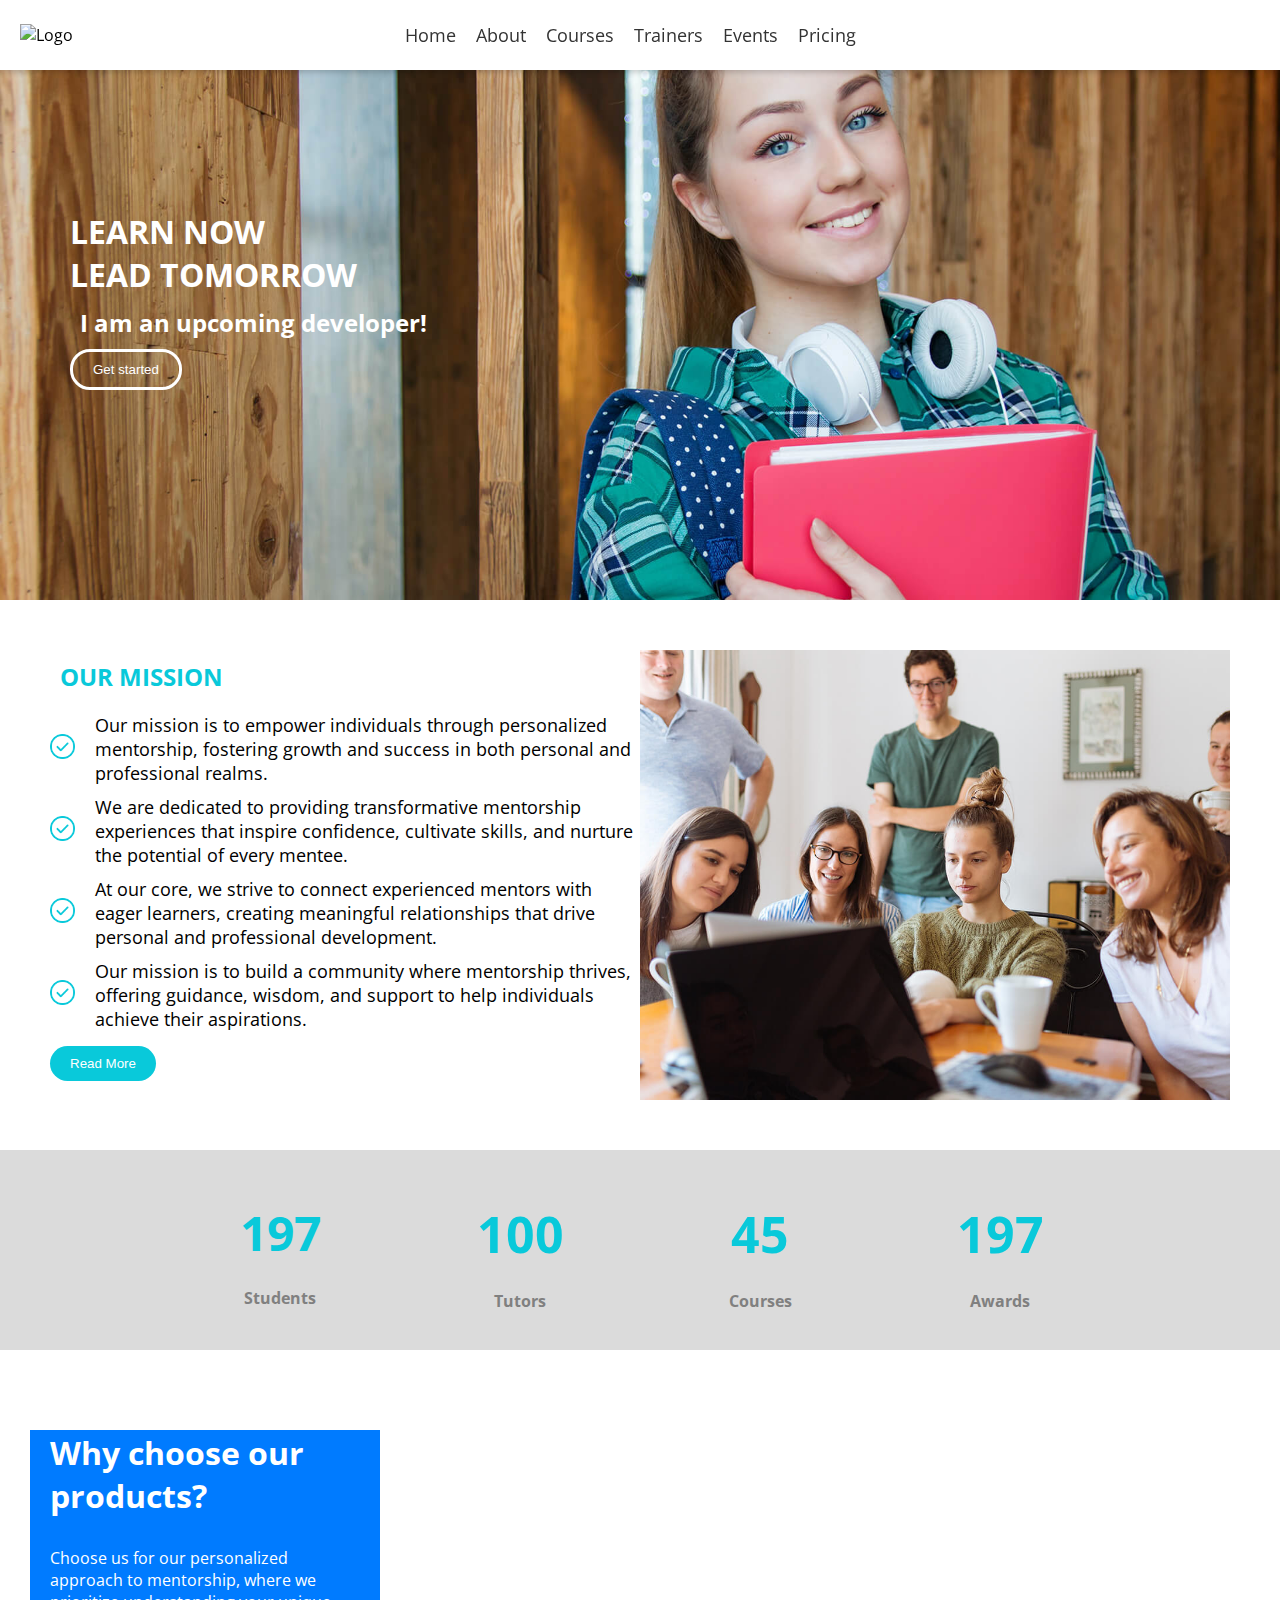
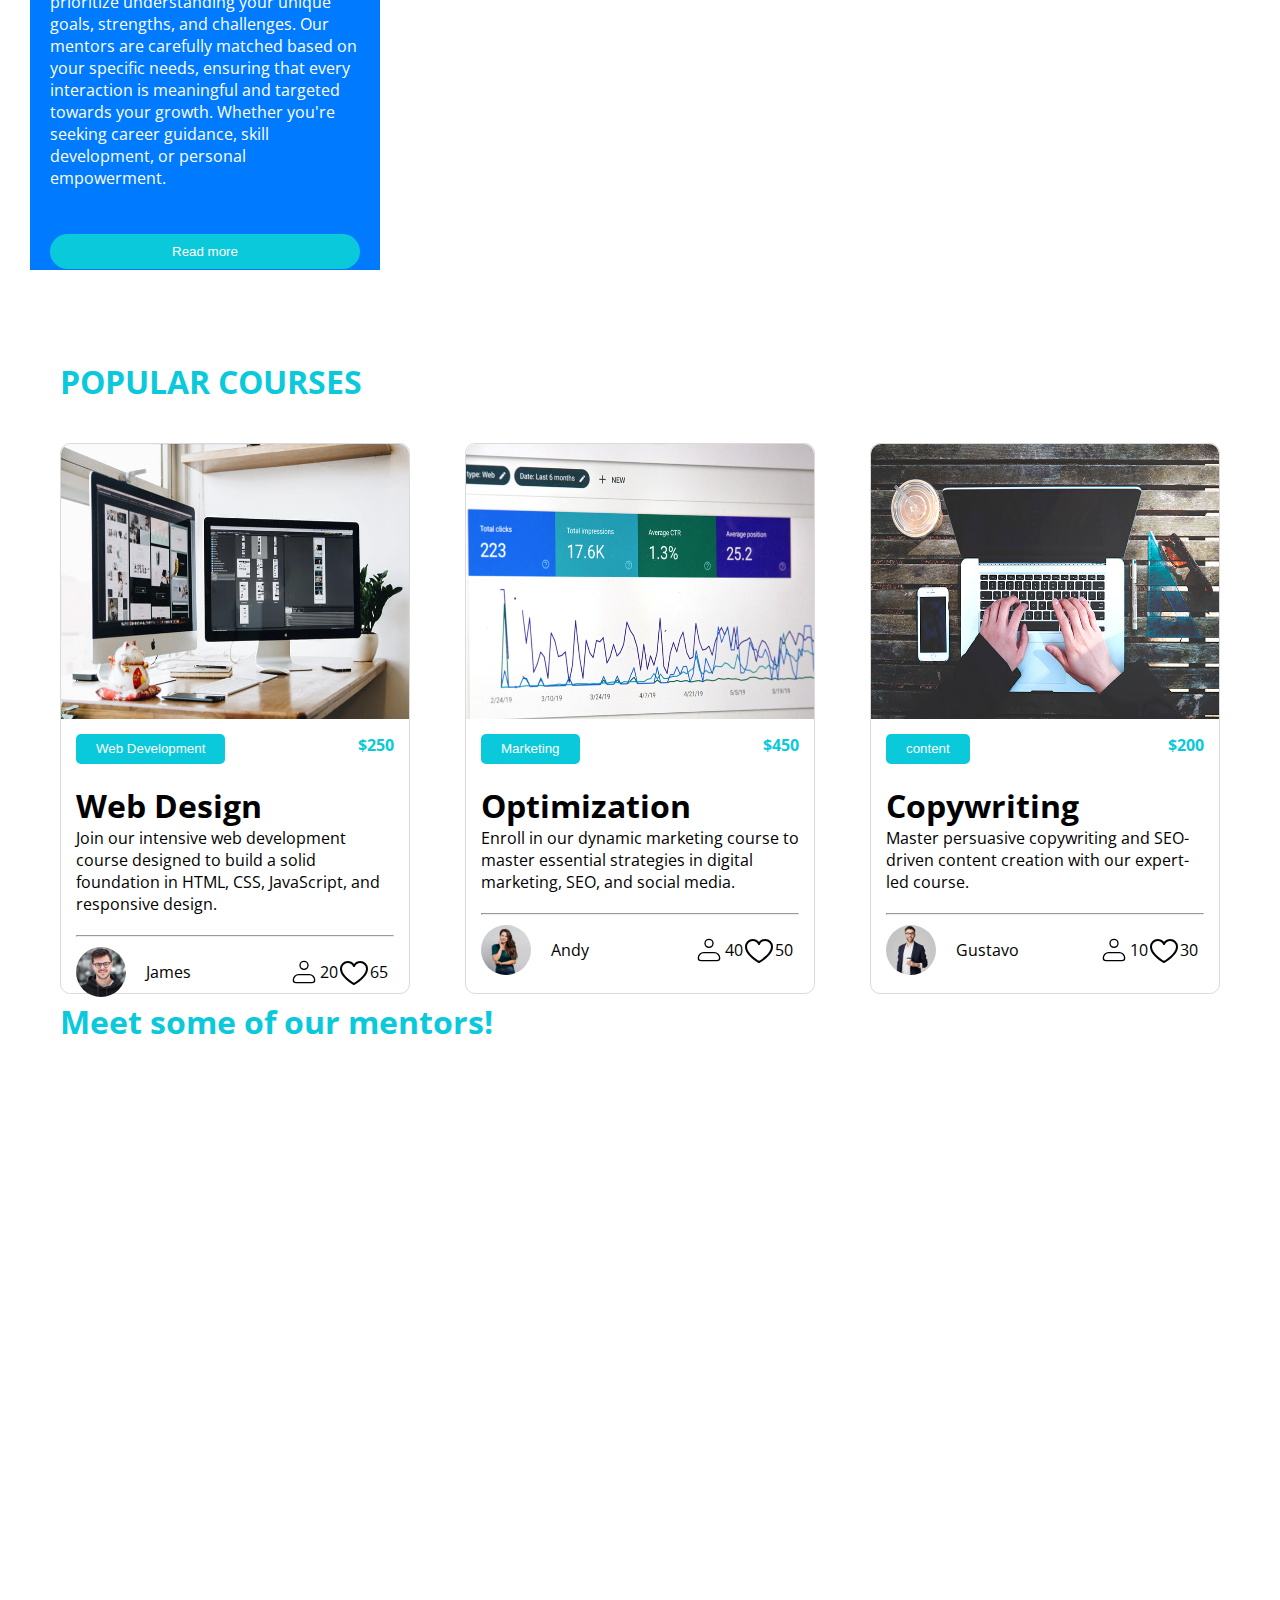
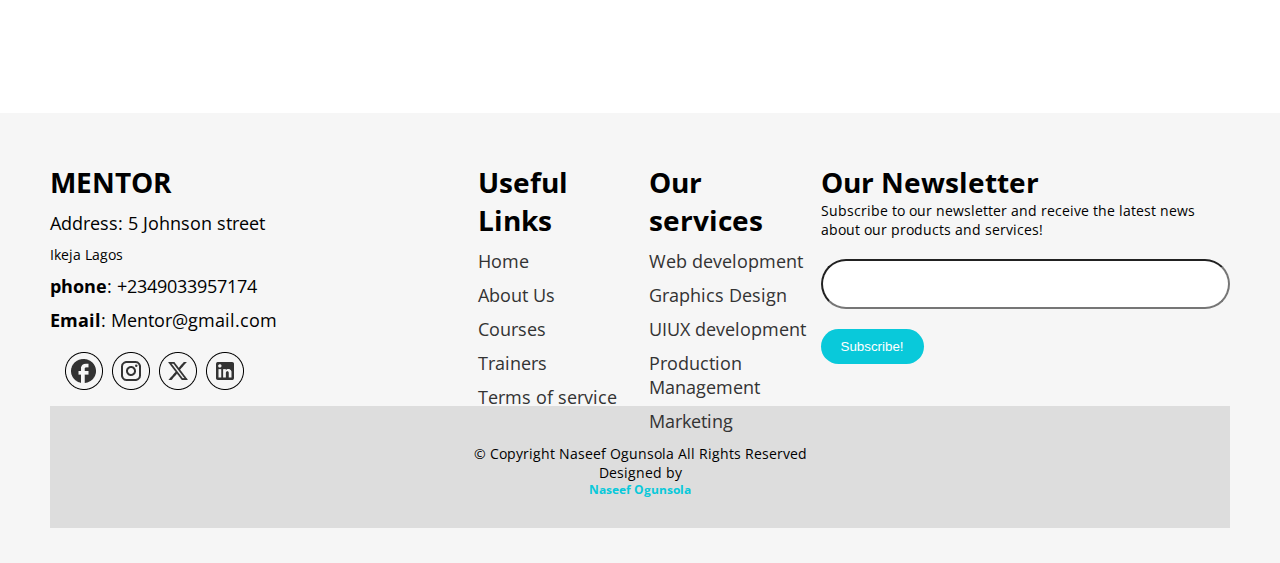
==== commit 61279084: "ujj" ====
--- a/index.html
+++ b/index.html
@@ -51,16 +51,13 @@
         </div>
         <div class="text-1">
             <div class="inner-text">
-              <h3>Voluptatem dignissimos provident quasi corporis</h3>
-              <p>
-                Lorem ipsum dolor sit amet, consectetur adipiscing elit, sed do eiusmod tempor incididunt ut labore et dolore
-                magna aliqua.
-              </p>
+              <h2 id="colored-head">OUR MISSION</h2>
+              
               <ul>
-                <li><i><img src="./img/check-mark.png"> </i> <span>Our mission is to empower individuals through personalized mentorship, fostering growth and success in both personal and professional realms.</span></li>
-                <li><i><img src="./img/check-mark.png"></i> <span>We are dedicated to providing transformative mentorship experiences that inspire confidence, cultivate skills, and nurture the potential of every mentee.</span></li>
-                <li><i><img src="./img/check-mark.png"></i> <span>At our core, we strive to connect experienced mentors with eager learners, creating meaningful relationships that drive personal and professional development.</span></li>
-                <li><i><img src="./img/check-mark.png"></i> <span>"Our mission is to build a community where mentorship thrives, offering guidance, wisdom, and support to help individuals achieve their aspirations."</span></li>
+                <li><i><img src="./img/check-mark.png" style="height: 25px; width: 25px;"> </i> <span>Our mission is to empower individuals through personalized mentorship, fostering growth and success in both personal and professional realms.</span></li>
+                <li><i><img src="./img/check-mark.png" style="height: 25px; width: 25px;"></i> <span>We are dedicated to providing transformative mentorship experiences that inspire confidence, cultivate skills, and nurture the potential of every mentee.</span></li>
+                <li><i><img src="./img/check-mark.png" style="height: 25px; width: 25px;"></i> <span>At our core, we strive to connect experienced mentors with eager learners, creating meaningful relationships that drive personal and professional development.</span></li>
+                <li><i><img src="./img/check-mark.png" style="height: 25px; width: 25px;"></i> <span>Our mission is to build a community where mentorship thrives, offering guidance, wisdom, and support to help individuals achieve their aspirations.</span></li>
               </ul>
               <button class="read-more">Read More</button>
             </div>
@@ -105,28 +102,25 @@
             </div>
 
             <div class="small-about-us">
-              <h3 id="about-head">Corporis voluptates officia eiusmod</h3>
-              <p>Lorem ipsum dolor sit amet, consectetur adipiscing elit, sed do eiusmod tempor incididunt ut labore et dolore magna aliqua. Duis aute irure dolor in reprehenderit
-                Asperiores dolores sed et. Tenetur quia eos. Autem tempore quibusdam vel necessitatibus optio ad corporis.</p>
+              <h3 id="about-head">Proven Results</h3>
+              <p>The effectiveness of our products is underscored by the success stories of countless individuals and organizations worldwide. Our approach combines time-tested methodologies with innovative strategies, resulting in measurable outcomes and transformative experiences.</p>
             </div>
 
             <div class="small-about-us">
-              <h3 id="about-head">Corporis voluptates officia eiusmod</h3>
-              <p>Lorem ipsum dolor sit amet, consectetur adipiscing elit, sed do eiusmod tempor incididunt ut labore et dolore magna aliqua. Duis aute irure dolor in reprehenderit
-                Asperiores dolores sed et. Tenetur quia eos. Autem tempore quibusdam vel necessitatibus optio ad corporis.</p>
+              <h3 id="about-head">Supportive Community</h3>
+              <p> Beyond the tangible benefits of our products, you become part of a vibrant and supportive community of mentors and mentees. Our platform fosters collaboration, networking, and knowledge-sharing among like-minded individuals who are passionate about mentoring and professional growth. </p>
             </div>
 
             <div class="small-about-us">
-              <h3 id="about-head">Corporis voluptates officia eiusmod</h3>
-              <p>Lorem ipsum dolor sit amet, consectetur adipiscing elit, sed do eiusmod tempor incididunt ut labore et dolore magna aliqua. Duis aute irure dolor in reprehenderit
-                Asperiores dolores sed et. Tenetur quia eos. Autem tempore quibusdam vel necessitatibus optio ad corporis.</p>
+              <h3 id="about-head">Continuous Improvement</h3>
+              <p>In the dynamic field of mentoring, staying ahead requires continuous innovation and adaptation. We are committed to ongoing research and development, continuously refining our products to align with the latest trends and best practices in mentoring.</p>
             </div>
           </div>
         </section>
 
         <section class="courses-section">
           <div class="course-head">
-            <h1>POPULAR COURSES</h1>
+            <h1 id="colored-head">POPULAR COURSES</h1>
           </div>   
           <div class="course-container">
               <div class="inner-courses">
@@ -134,9 +128,9 @@
                   <img src="./img/course-1.jpg" id="course-pic">
                 </div>
                 <div class="course-content">
-                  <div class="inner-course-head"><button class="course-name">Web Development</button><span><b>$250</b></span></div> 
+                  <div class="inner-course-head"><button class="course-name">Web Development</button><span id="colored-head"><b>$250</b></span></div> 
                   <h1>Web Design</h1>
-                  <p id="description">Et architecto provident deleniti facere repellat nobis iste. Id facere quia quae dolores dolorem tempore.</p>
+                  <p id="description">Join our intensive web development course designed to build a solid foundation in HTML, CSS, JavaScript, and responsive design.</p>
                   <hr>
                   <div class="course-info">
                     <div class="course-info-pfp">
@@ -165,9 +159,9 @@
                   <img src="./img/course-2.jpg" id="course-pic">
                 </div>
                 <div class="course-content">
-                  <div class="inner-course-head"><button class="course-name">Marketing</button><span><b>$450</b></span></div> 
+                  <div class="inner-course-head"><button class="course-name">Marketing</button><span id="colored-head"><b>$450</b></span></div> 
                   <h1>Optimization</h1>
-                  <p id="description">Et architecto provident deleniti facere repellat nobis iste. Id facere quia quae dolores dolorem tempore.</p>
+                  <p id="description">Enroll in our dynamic marketing course to master essential strategies in digital marketing, SEO, and social media.</p>
                   <hr>
                   <div class="course-info">
                     <div class="course-info-pfp">
@@ -196,9 +190,9 @@
                   <img src="./img/course-3.jpg" id="course-pic">
                 </div>
                 <div class="course-content">
-                  <div class="inner-course-head"><button class="course-name">content</button><span><b>$200</b></span></div> 
+                  <div class="inner-course-head"><button class="course-name">content</button><span id="colored-head"><b>$200</b></span></div> 
                   <h1>Copywriting</h1>
-                  <p id="description">Et architecto provident deleniti facere repellat nobis iste. Id facere quia quae dolores dolorem tempore.</p>
+                  <p id="description">Master persuasive copywriting and SEO-driven content creation with our expert-led course.</p>
                   <hr>
                   <div class="course-info">
                     <div class="course-info-pfp">
@@ -244,7 +238,7 @@
                 <h3 id="trainer-name">Walter White</h2>
                 <h4>Web Development</h4>
 
-                <p>Mangni qui quod omnis unde et eos fuga et exercitationem. Odio veritis perspiciatis quaerat qui aut aut aut</p>
+                <p>Career Development: Ph.D. in Organizational Psychology, guiding professionals to achieve career goals with over 15 years of expertise.</p>
 
                 <button class="contact-trainer">Contact</button>
               </div>
@@ -258,7 +252,7 @@
                 <h3 id="trainer-name">Sarah jhonson</h2>
                 <h4>UIUX Development</h4>
 
-                <p>Mangni qui quod omnis unde et eos fuga et exercitationem. Odio veritis perspiciatis quaerat qui aut aut aut</p>
+                <p>Leadership Coaching: Executive coach specializing in leadership development, empowering leaders to build cohesive teams.</p>
                 <button class="contact-trainer">Contact</button>
               </div>
             </div>
@@ -271,7 +265,7 @@
                 <h3 id="trainer-name">William Anderson</h2>
                 <h4>content</h4>
 
-                <p>Mangni qui quod omnis unde et eos fuga et exercitationem. Odio veritis perspiciatis quaerat qui aut aut aut</p>
+                <p>Academic Mentorship: Professor of physics offering guidance on academic success strategies and research.</p>
                 <button class="contact-trainer">Contact</button>
               </div>
             </div>
@@ -284,7 +278,7 @@
                 <h3 id="trainer-name">Mary Richards</h2>
                 <h4>Web Development</h4>
 
-                <p>Mangni qui quod omnis unde et eos fuga et exercitationem. Odio veritis perspiciatis quaerat qui aut aut aut</p>
+                <p>Tech Industry: Technology industry veteran mentoring on career paths, software engineering, and product management strategies for aspiring tech professionals.</p>
                 <button class="contact-trainer">Contact</button>
               </div>
             </div>
--- a/style.css
+++ b/style.css
@@ -98,11 +98,13 @@
     border: solid white 3px;
     border-radius: 20px;
     color: white;
+    transition: ease 0.2s;
 }
 
 .get-started-btn:hover{
-  background-color: #09c9da;
-  border-style: none;
+  background-color: white;
+  color: rgb(150, 149, 149);
+  cursor: pointer;
 }
 /* ***************HERO END**************** */
 
@@ -135,12 +137,13 @@
   border-radius: 20px;
   cursor: pointer;
   margin-top: 5px;
+  transition: ease 0.2s;
 }
 
 .read-more:hover{
-  border: solid 2px;
+  border: solid #09c9da 2px;
   background-color: white;
-  color: black;
+  color: #09c9da;
   cursor: pointer;
 }
 
@@ -257,13 +260,13 @@
 /* **************WHY US END************** */
 
 /* **************FADE IN************** */
-.small-about-us {
+.small-about-us,  .inner-trainers, .carousel-container, .trainers-row{
   opacity: 0;
   transform: translateY(20px);
   transition: opacity 0.5s, transform 0.5s;
 }
 
-.small-about-us.scroll-in {
+.small-about-us.scroll-in,  .inner-trainers.scroll-in, .carousel-container.scroll-in, .trainers-row.scroll-in{
   animation: fadeInAndSlideUp 1s forwards;
 }
 
@@ -289,7 +292,7 @@
   display: flex;
   justify-content: space-between;
   height: 95%;
-  margin-top: 10px;
+  margin-top: 40px;
 }
 
 
@@ -383,6 +386,9 @@
   align-items: center;
   justify-content: space-between;
 }
+#heart{
+  margin-left: 10px;
+}
 .james{
   margin-left: 10px;
 }
@@ -390,10 +396,13 @@
 /* ***********COURSES SECTION END********** */
 
 
+#colored-head{
+  color: #09c9da;
+}
 /* ***********TRAINERS SECTION START********** */
 
 .trainers-section{
-  height: 600px;
+  height: 620px;
   padding: 60px;
 }
 
@@ -455,6 +464,14 @@
   width: 100px;
   border-radius: 10px;
   cursor: pointer;
+  transition: 0.2s easew;
+}
+
+
+.contact-trainer:hover{
+  border: #09c9da solid 2px;
+  color: #09c9da;
+  background-color: white;
 }
 
 
@@ -891,23 +908,26 @@
 .pricing-section{
   height: 550px;
   width: 100%;
-  border: solid red 2px;
+  border:  red 2px;
   padding: 50px;
 } 
 
 .pricing-con{
   height: 100%;
   width: 100%;
-  border: solid green 2px;
+  border:  green 2px;
   display: flex;
   justify-content: space-between;
 }
 
 .inner-pricing{
-  height: 100%;
+  height: 87%;
   width: 300px;
   border: #bcb9b9 solid 2px;
   border-radius: 20px;
+  display: flex;
+  align-items: center;
+  flex-direction: column;
 }
 
 #pricing-head{
@@ -920,4 +940,119 @@
   color: #6b6969;
 }
 
-#pricing+#pricing-head-paid{
+  background-color: #09c9da;
+  padding: 20px 15px;
+  border-top-left-radius: 18px;
+  border-top-right-radius: 18px;
+  text-align: center;
+  width: 100%;
+  color: white;
+}
+
+
+#price{
+  font-size: 25px;
+  width: 100%;
+  text-align: center;
+  margin-top: 30px;
+}
+
+#fade-txt{
+  opacity: 0.5;
+}
+
+#pricing-bene{
+  margin-top: 20px;
+}
+
+.pricing-btn{
+  width: 100%;
+  height: 50px;
+  background-color: #ebebeb;
+  display: flex;
+  justify-content: center;
+  align-items:center;
+  border-bottom-left-radius: 18px;
+  border-bottom-right-radius: 18px;
+  margin-top: 10px;
+}
+
+#p-c{
+  padding: 5px 15px;
+  color: white;
+  background-color: #09c9da;
+  border-radius: 20px;
+  border-style: none;
+  transition: ease 0.2s;
+}
+
+#p-c:hover{
+  background-color: white;
+  color: #09c9da;
+  cursor: pointer;
+}
+
+#course-link{
+  color: white;
+}
+
+
+
+/* *********Pricing page end*********** */
+
+
+
+/* *********course-details page start*********** */
+
+
+.course-details-section{
+  height: 800px;
+  width: 100%;
+  padding: 60px;
+  display: flex;
+}
+
+.course-explanation{
+  height: 100%;
+  width: 65%;
+  padding: 20px;
+}
+
+.course-small{
+  width: 35%;
+  height: 100%;
+  padding: 20px;
+}
+
+#course-details-pic{
+  width: 100%;
+}
+
+.smaller-course{
+  background-color: #eaeaea;
+  height: 50px;
+  display: flex;
+  justify-content: space-between;
+  align-items: center;
+  padding-left: 20px;
+  padding-right: 20px;
+  border-radius: 5px;
+  margin-bottom: 15px;
+}
+
+.small-course-txt{
+  color: #09c9da;
+}
+
+.course-details-head{
+  width: 600px;
+}
+
+#colored-line{
+  height: 2px;
+  background-color: #09c9da;
+  border: #09c9da ;
+  border-radius: 5px;
+  margin-bottom: 20px;
+}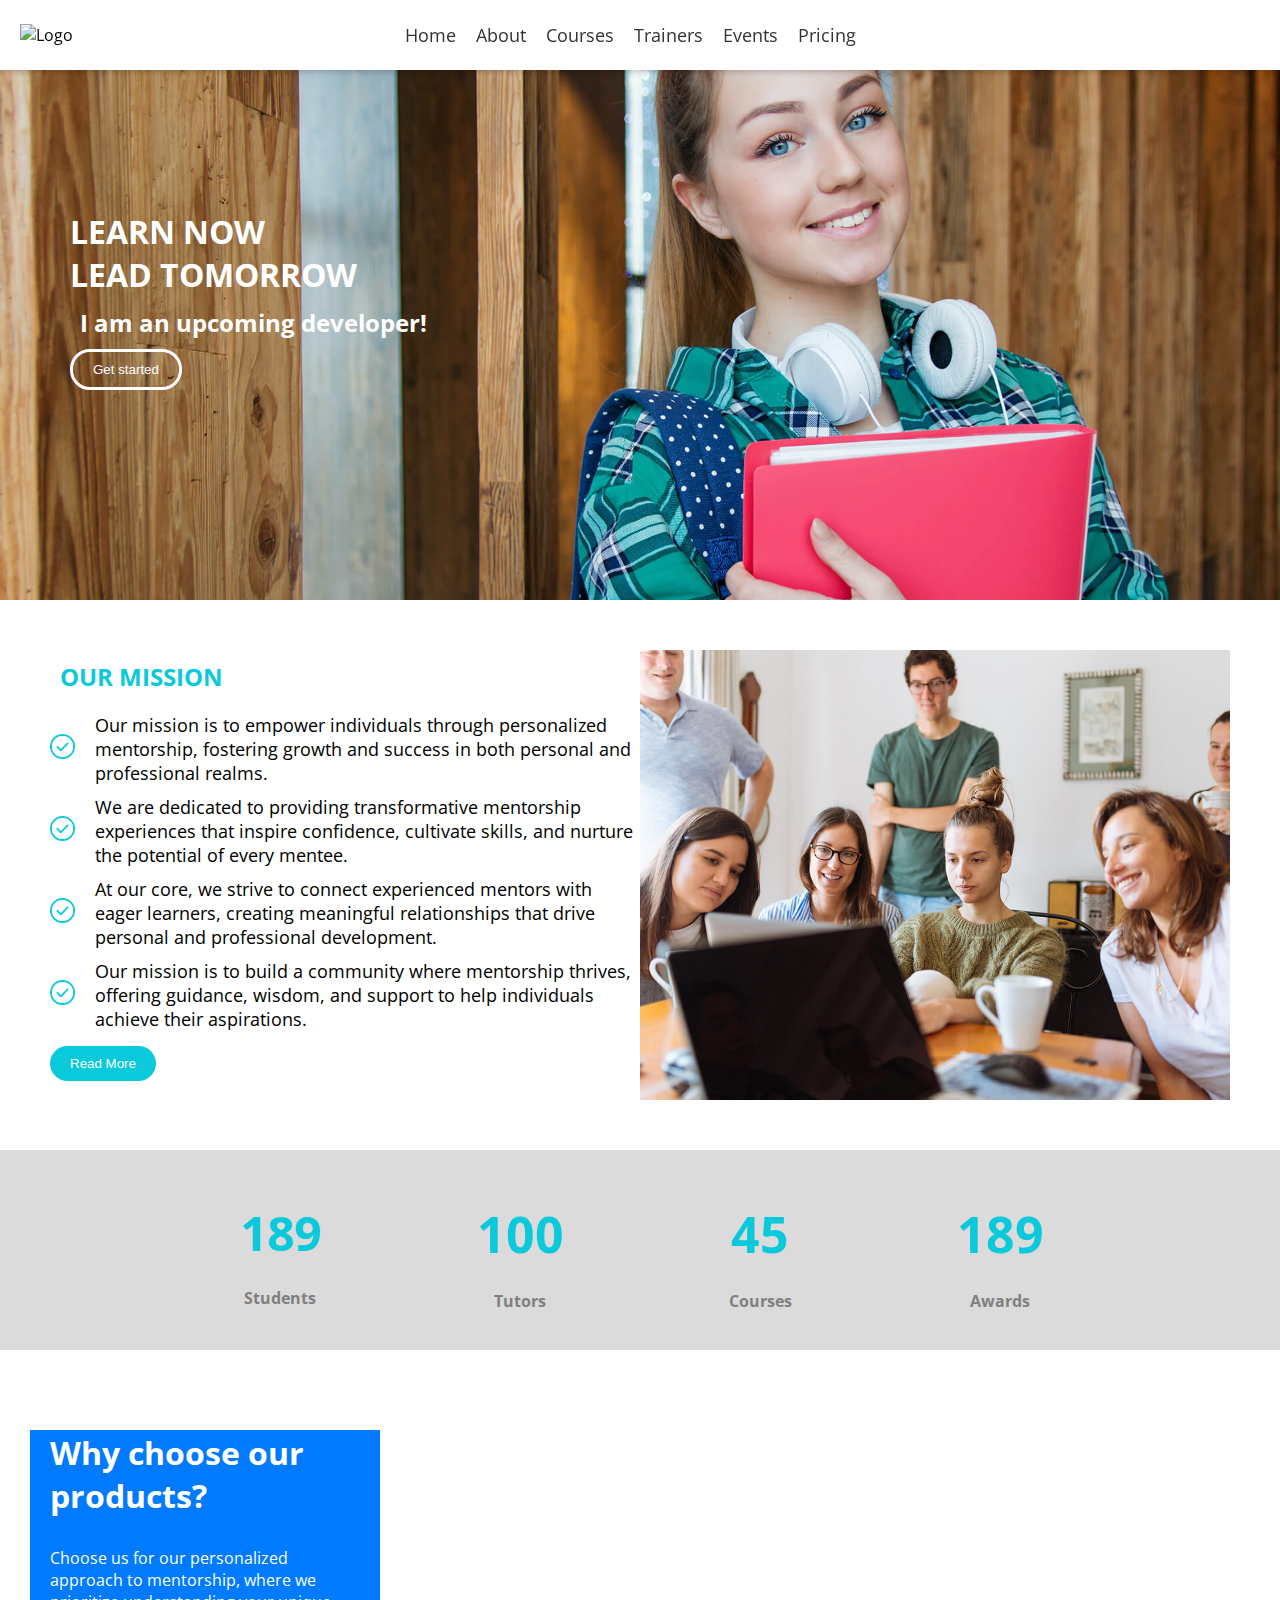
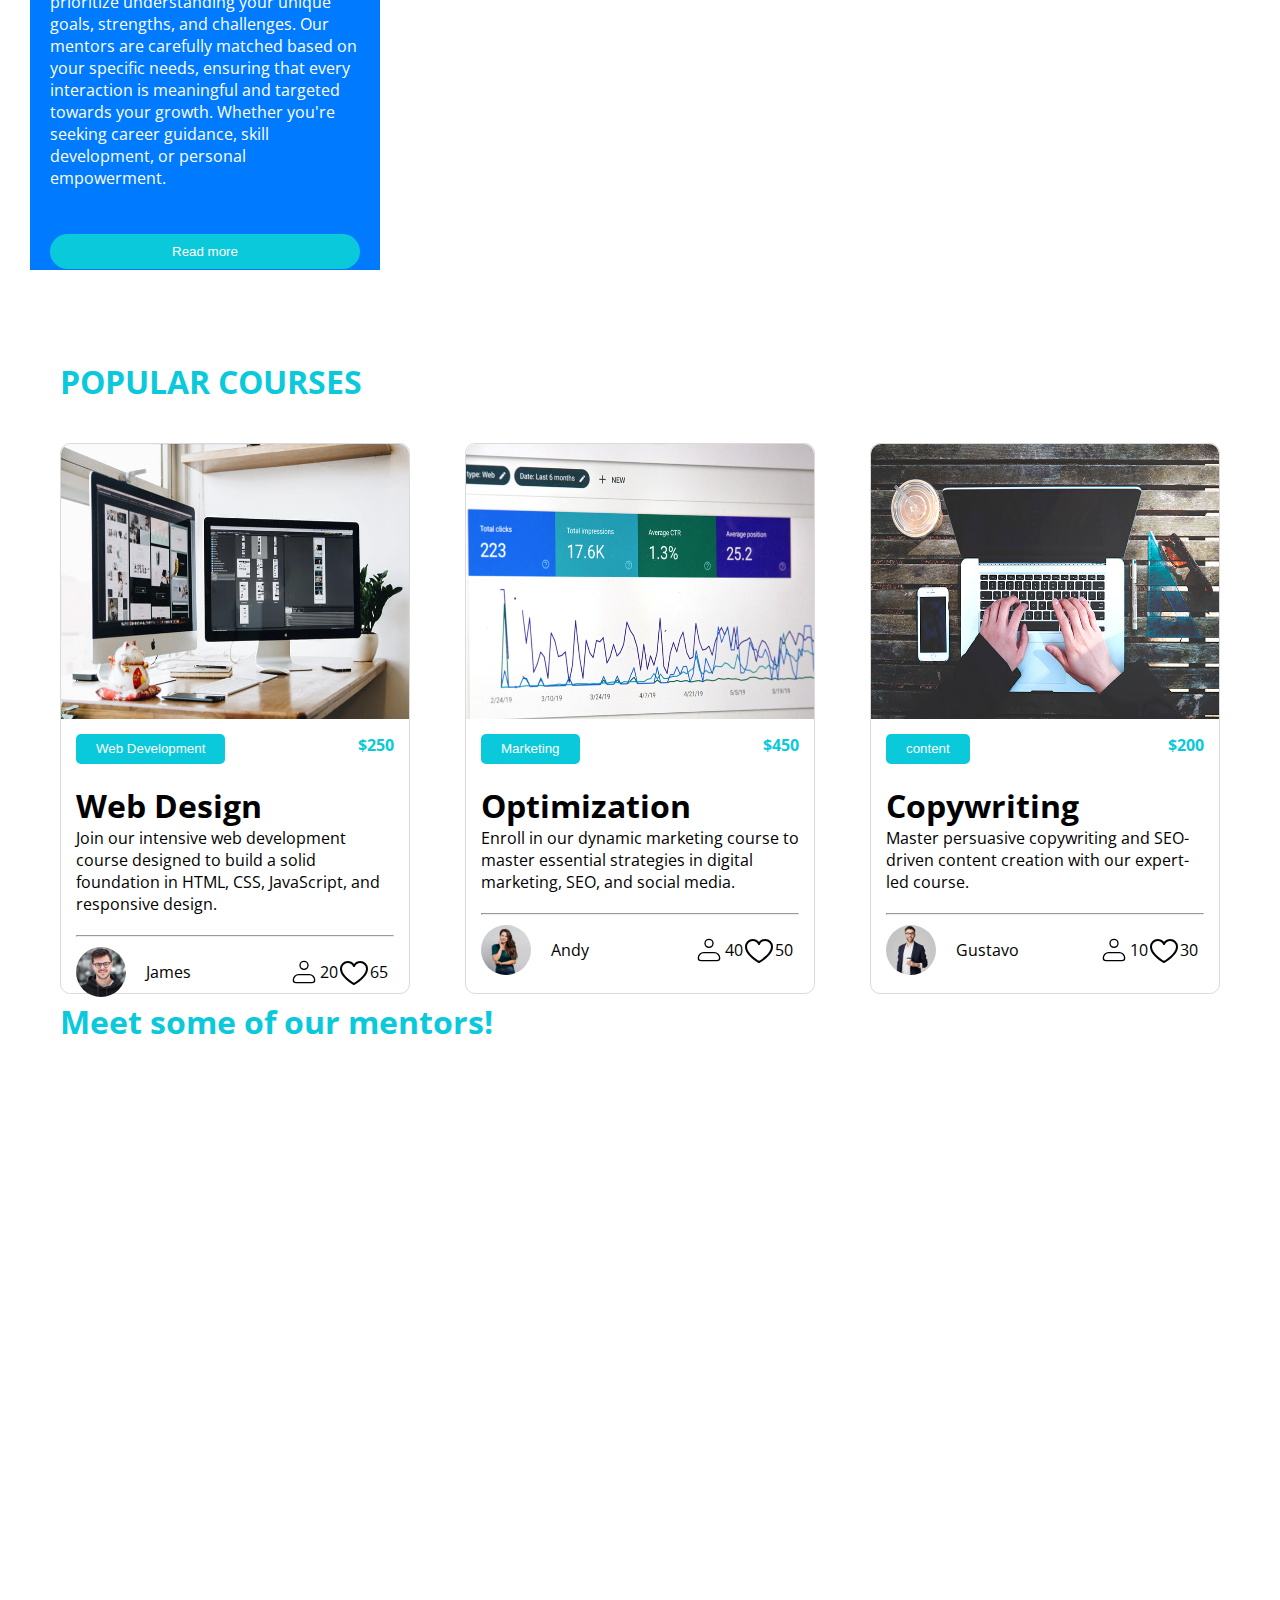
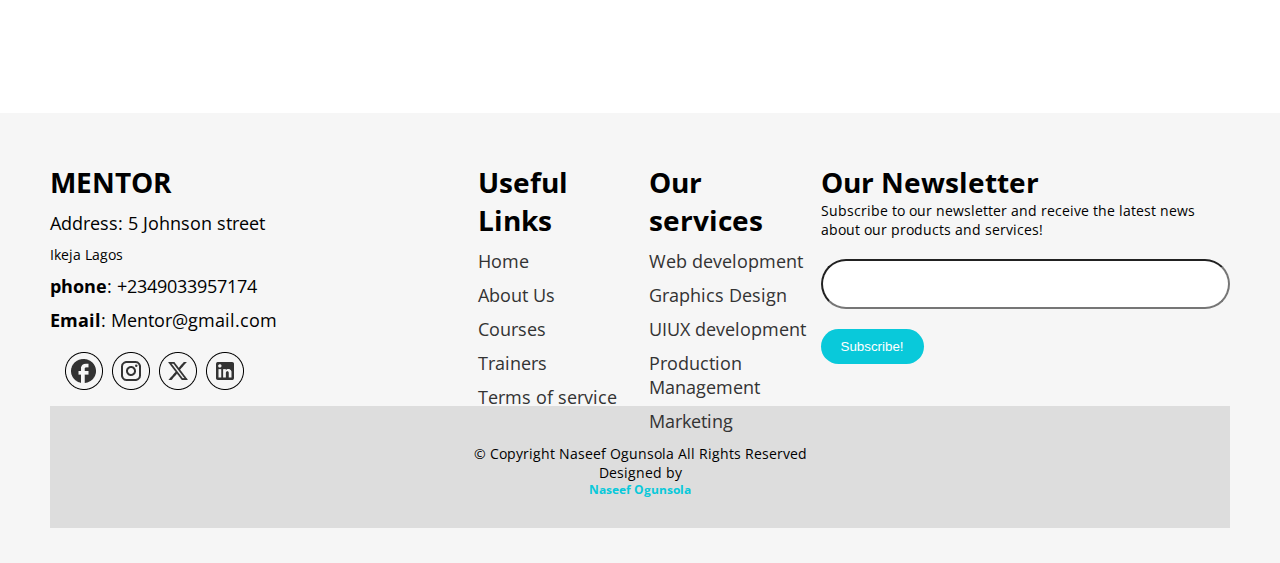
==== commit ebb97105: "vfg" ====
--- a/index.html
+++ b/index.html
@@ -46,8 +46,9 @@
                     LEAD TOMORROW
                 </h1>
                 <h2 id="hero-text">I am an upcoming developer!</h2>
-                <button class="get-started-btn">Get started</button>
-            </div>    
+               <a href="/pricing.html" ><button class="get-started-btn">Get started</button></a>
+            </div>   
+            
         </div>
         <div class="text-1">
             <div class="inner-text">
@@ -334,7 +335,7 @@
                     <input type="text">
                   </form>
                 </div>
-                <button id="subscribe"> Subscribe!</button>
+               <a href="/pricing.html"><button id="subscribe"> Subscribe!</button></a>
               </div>
             </div>
             <div class="copyright">
@@ -348,5 +349,6 @@
         
     </div> 
     <script src="main.js"></script>
+ 
 </body>
 </html>--- a/style.css
+++ b/style.css
@@ -464,7 +464,7 @@
   width: 100px;
   border-radius: 10px;
   cursor: pointer;
-  transition: 0.2s easew;
+  transition: 0.2s ease;
 }
 
 
@@ -549,6 +549,7 @@
   width: 100%;
   height: 50px;
   border-radius: 50px;
+  padding: 10px;
 }
 
 #subscribe{
@@ -752,13 +753,14 @@
   border-radius: 50px;
   border-style: none;
   margin-top: 10px;
+  transition: 0.2s ease;
 }
 
 
 #trainers-page-contact-btn:hover {
   background-color: white;
   color: #09c9da;
-  border: solid grey 1px;
+  border: solid #09c9da 1px;
   cursor: pointer;
 }
 
@@ -1027,6 +1029,7 @@
 
 #course-details-pic{
   width: 100%;
+  height: 400px;
 }
 
 .smaller-course{
@@ -1055,4 +1058,58 @@
   border: #09c9da ;
   border-radius: 5px;
   margin-bottom: 20px;
+}
+
+#events-link{
+  text-decoration: none;
+  color: white;
+}
+
+
+#events-link:hover{
+  color: #09c9da;
+}
+
+
+/* *********course-details page end*********** */
+
+
+/* *********checkout page start*********** */
+
+
+.checkout-section{
+  height: 800px;
+  width: 100%;
+  border: solid red 1px;
+  padding: 50px;
+}
+
+.checkout-container{
+  border: solid blue 1px;
+  height: 100%;
+  display: flex;
+  justify-content: center;
+  align-items: center;
+}
+
+.checkout-form-con{
+  height: 100%;
+  width: 80%;
+  background-color: #efebeb;
+  border-radius: 20px;
+  padding: 20px;
+}
+
+.horizontal-space{
+  border: blue solid 1px;
+  margin-top: 50px;
+  height: 90px;
+  display: flex;
+  justify-content: space-between;
+  align-items: center;
+}
+
+#name{
+  width: 400px;
+  border-radius: 5px;
 }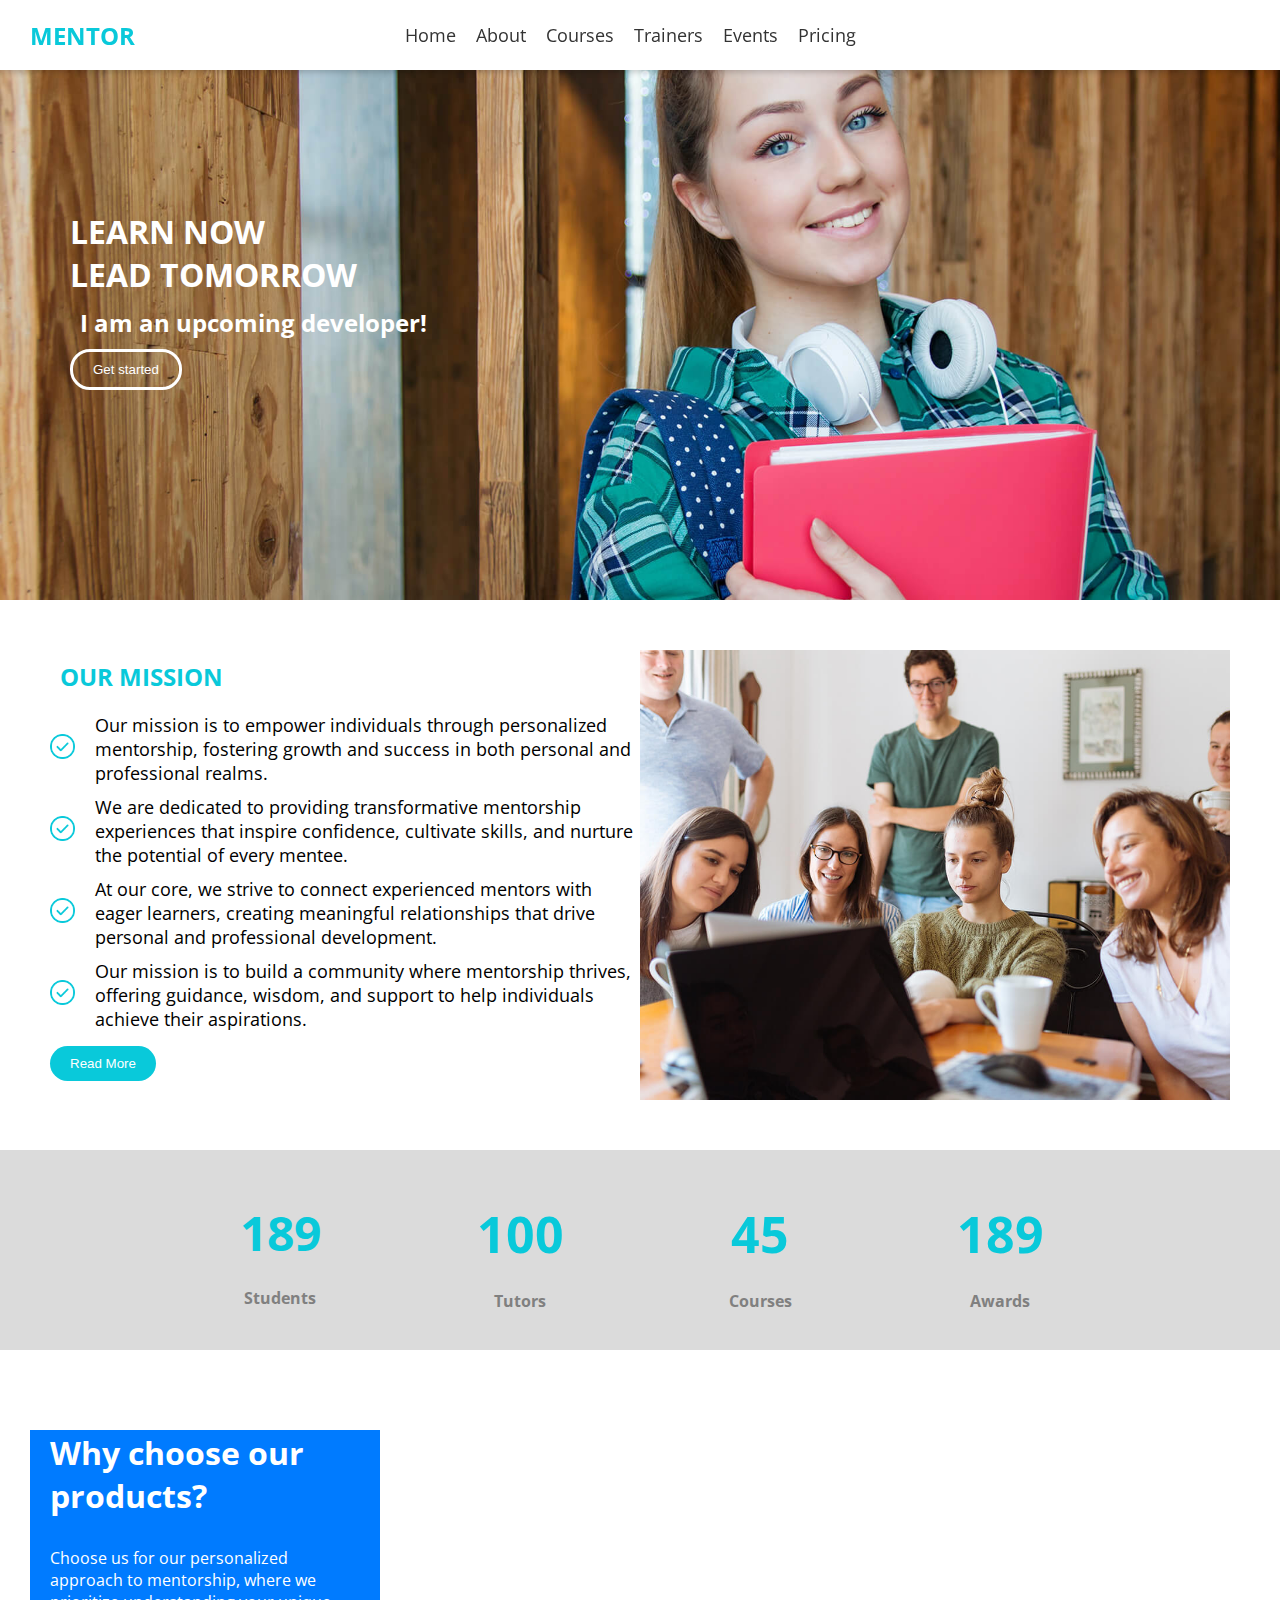
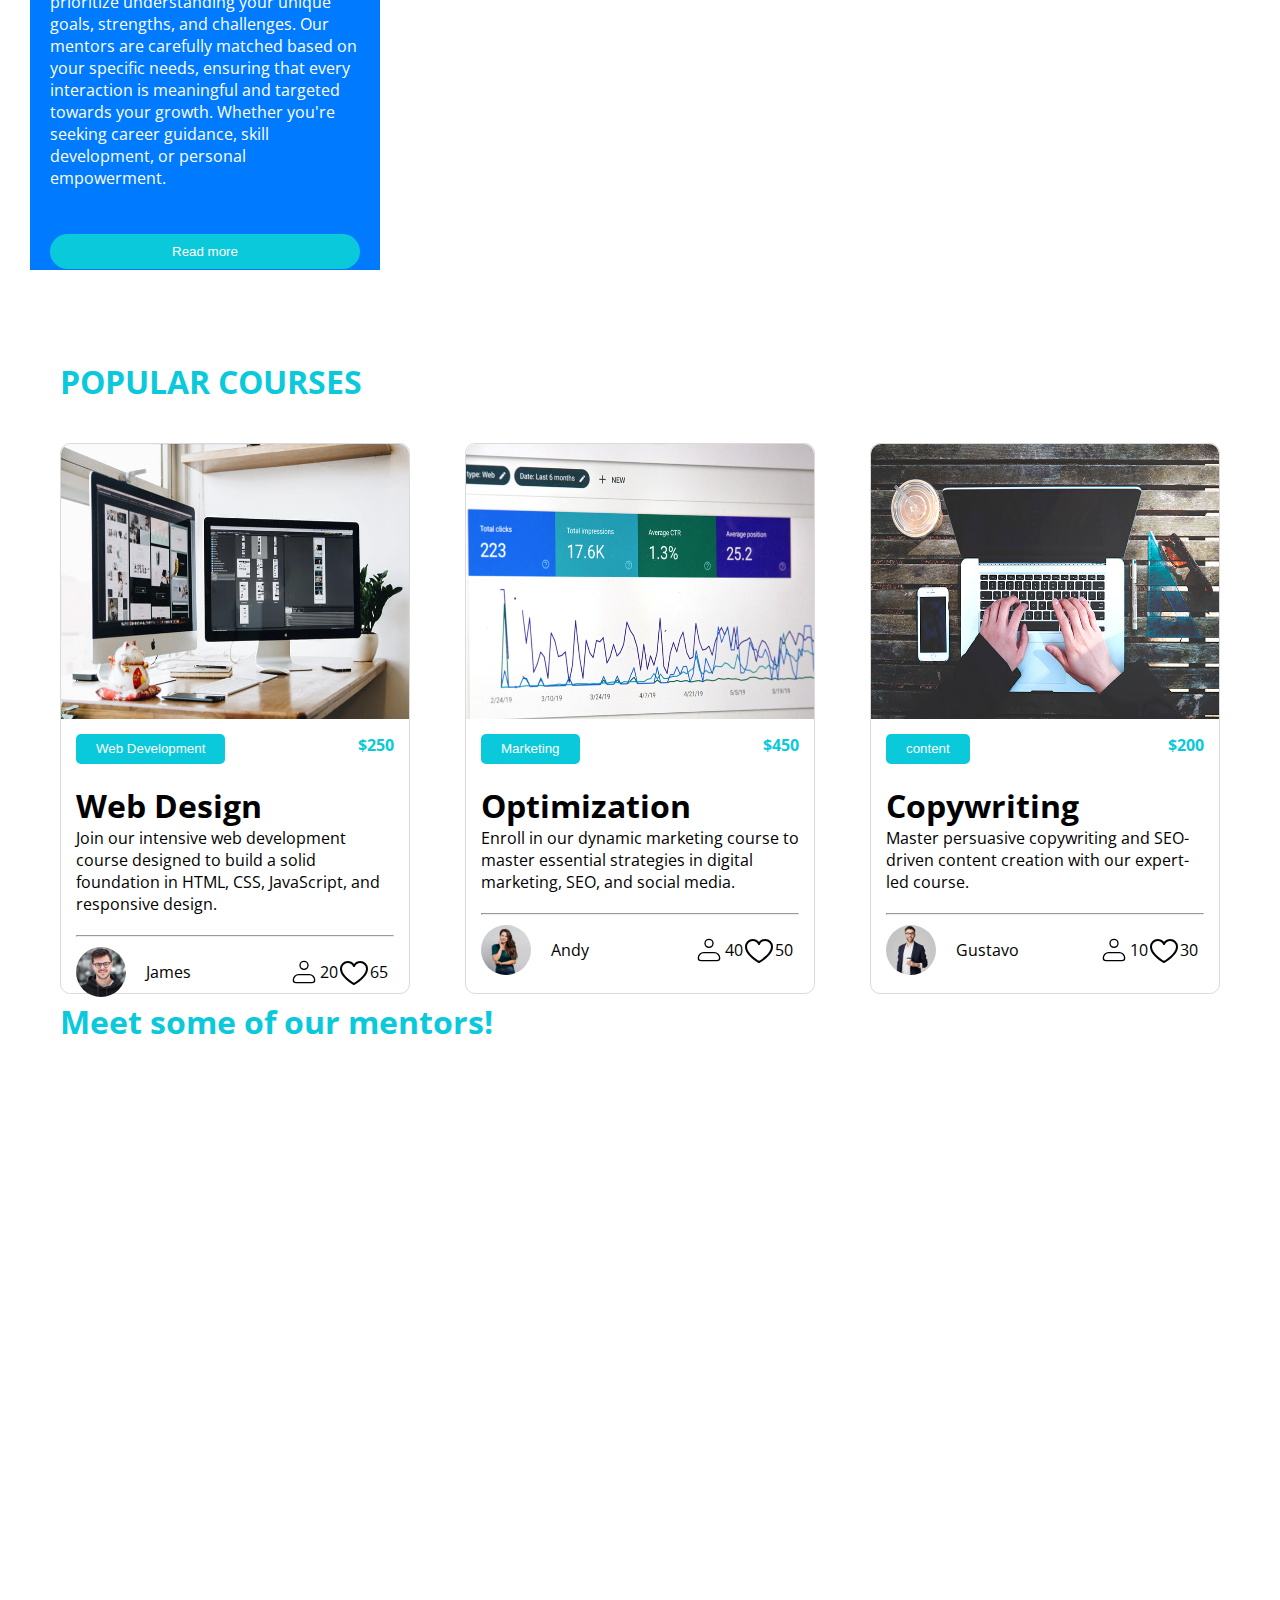
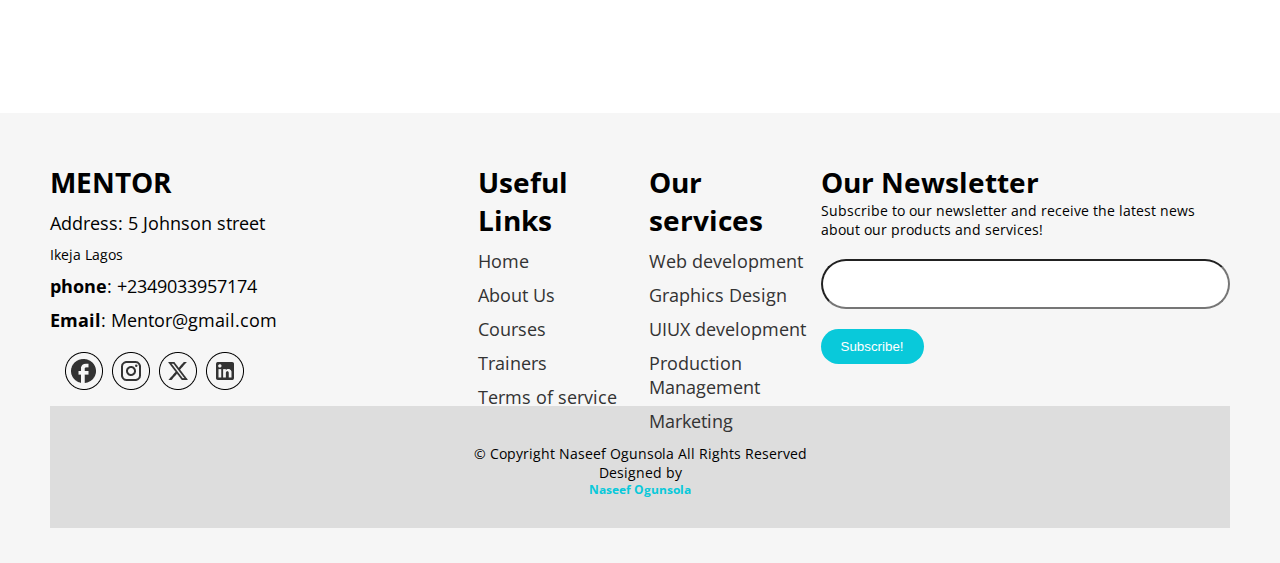
==== commit 6c9e2826: "GHFGH" ====
--- a/index.html
+++ b/index.html
@@ -24,7 +24,7 @@
     
           <nav class="navbar">
             <div class="logo">
-              <img src="" alt="Logo">
+              <h2 id="colored-head-txt">MENTOR</h2>
             </div>
             <ul>
               <li><a href="/index.html">Home</a></li>
--- a/style.css
+++ b/style.css
@@ -1078,14 +1078,12 @@
 
 
 .checkout-section{
-  height: 800px;
-  width: 100%;
-  border: solid red 1px;
+  height: 830px;
+  width: 100%;
   padding: 50px;
 }
 
 .checkout-container{
-  border: solid blue 1px;
   height: 100%;
   display: flex;
   justify-content: center;
@@ -1101,15 +1099,92 @@
 }
 
 .horizontal-space{
-  border: blue solid 1px;
   margin-top: 50px;
   height: 90px;
   display: flex;
   justify-content: space-between;
   align-items: center;
+  width: 100%;
+  padding-left: 60px;
+  padding-right: 60px;
 }
 
 #name{
-  width: 400px;
+  width: 100%;
   border-radius: 5px;
+}
+
+.left-horizontal{
+  width:40%;
+}
+
+#label-txt{
+  margin-bottom: 10px;
+}
+
+.second-horizontal, .third-horizontal{
+  width: 100%;
+  height: 90px;
+  margin-top: 30px;
+  padding-left: 60px;
+  padding-right: 60px;
+}
+
+.inner-horizontal{
+  width: 40%;
+  height: 50px;
+}
+
+.third-horizontal{
+  display: flex;
+  justify-content: space-between;
+}
+
+#card-type{
+  height: 50px;
+  width: 200px;
+}
+
+.inner-horizontal1{
+  display: flex;
+  align-items: center;
+  flex-direction: column;
+}
+
+#colored-head-txt{
+  color: #09c9da;
+}
+
+.colored-head-space{
+  display: flex;
+  justify-content: center;
+  width: 100%;
+}
+
+
+.checkout-btn-space{
+  width: 100%;
+  margin-top: 50px;
+  height: 50px;
+  display: flex;
+  justify-content: center;
+  align-items: center;
+}
+
+
+.checkout-btn{
+  padding: 10px 100px 10px 100px;
+  color: white;
+  background-color: #09c9da;
+  border-style: none;
+  border-radius: 50px;
+  cursor: pointer;
+  transition: 0.2s ease;
+}
+
+
+.checkout-btn:hover{
+  background-color: white;
+  color: #09c9da;
+  border: solid 1px #09c9da;
 }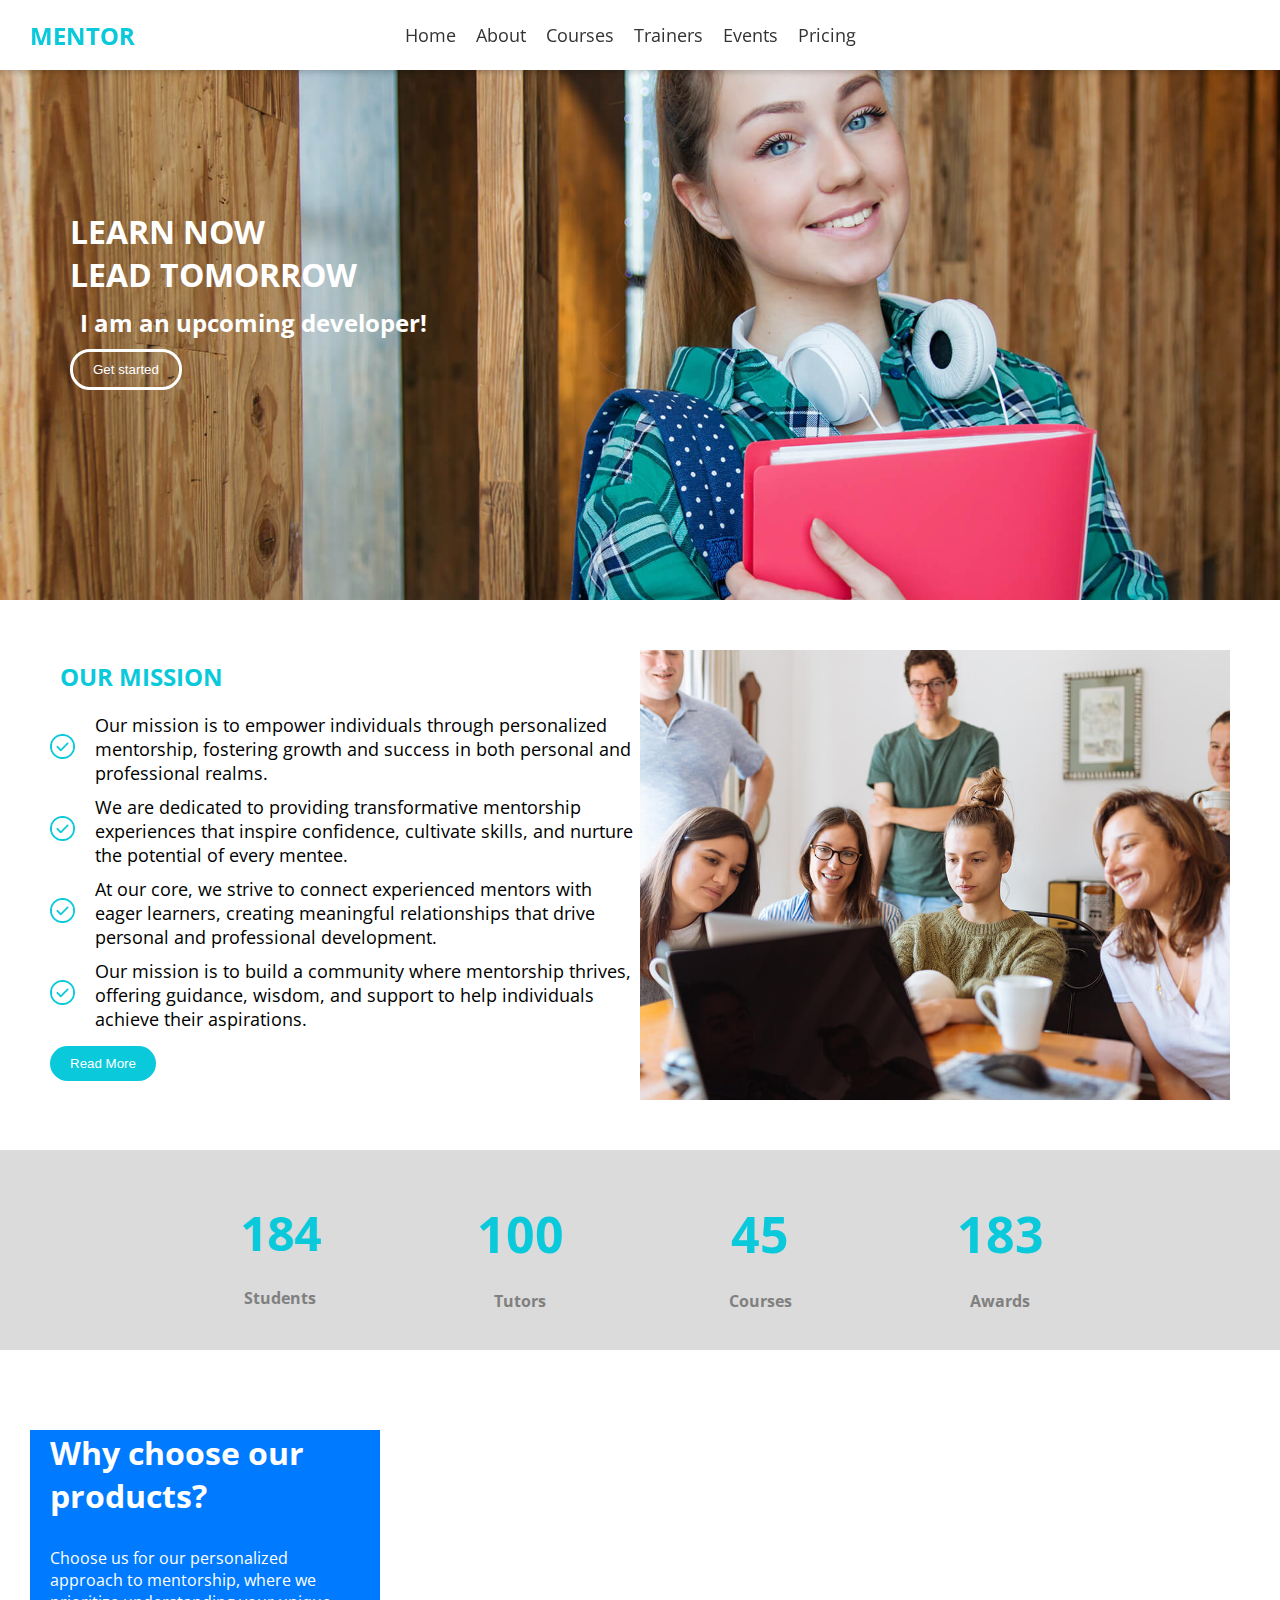
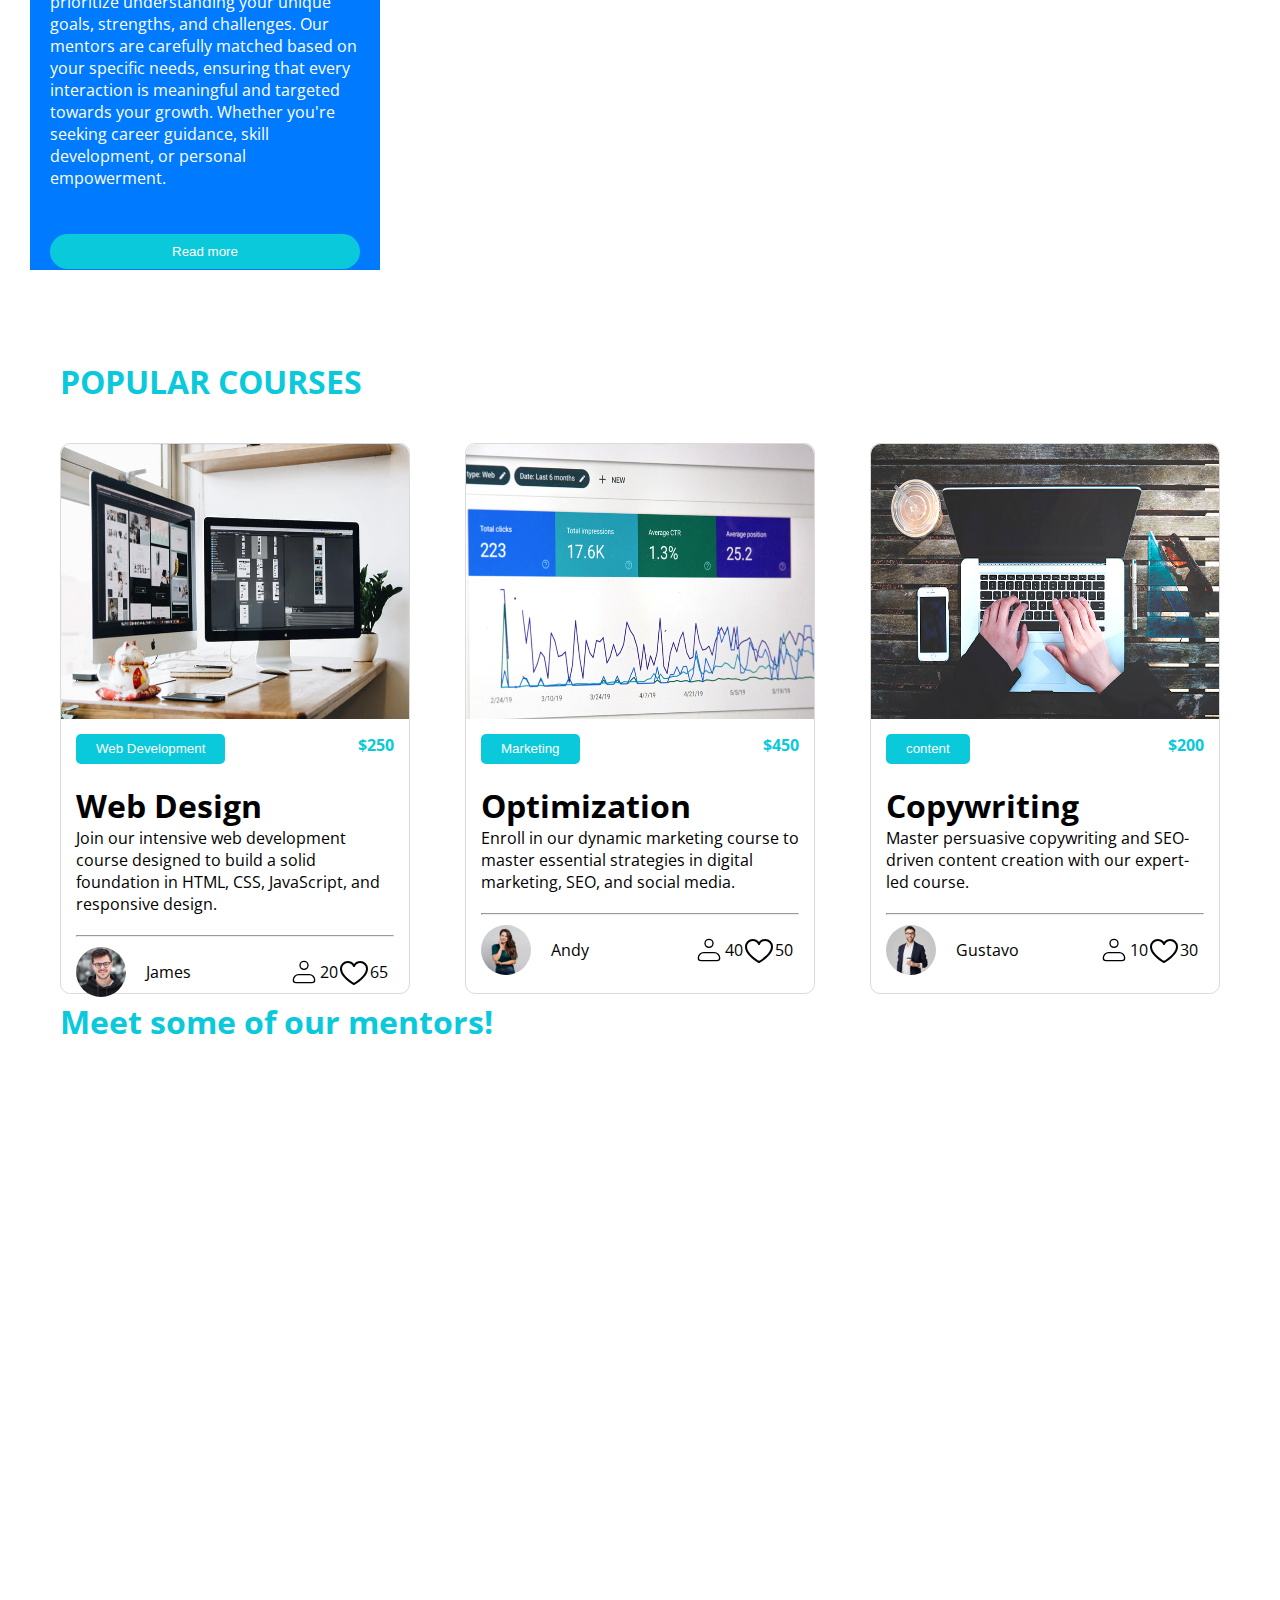
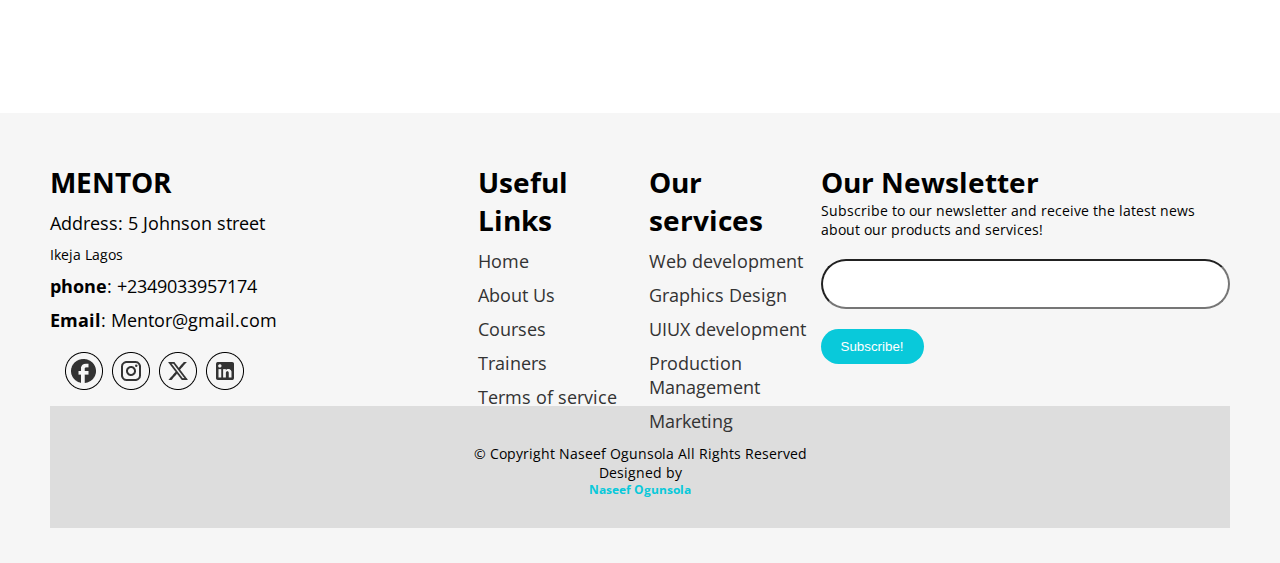
==== commit 60503c3a: "khv" ====
--- a/index.html
+++ b/index.html
@@ -24,7 +24,7 @@
     
           <nav class="navbar">
             <div class="logo">
-              <h2 id="colored-head-txt">MENTOR</h2>
+              <h2 id="colored-head-txt">MENTOR</h2>  
             </div>
             <ul>
               <li><a href="/index.html">Home</a></li>
--- a/style.css
+++ b/style.css
@@ -1187,4 +1187,40 @@
   background-color: white;
   color: #09c9da;
   border: solid 1px #09c9da;
+}
+
+
+
+/* *********checkout page end*********** */
+
+
+/* *********contact page start*********** */
+
+.contact-page-section{
+  height: 700px;
+  border: solid 2px red;
+  padding: 50px;
+  display: flex;
+  justify-content: center;
+  align-items: center;
+}
+
+.inner-contact-page-container{
+  height: 100%;
+  width: 30%;
+  padding: 30px;
+  background-color: #e3e3e3;
+  border-radius: 20px;
+  border: solid #a8a8a8 1px;
+  display: flex;
+  flex-direction: column;
+  text-align: center;
+  justify-content: center;
+  align-items: center;
+}
+
+#contact-page-picture{
+  height: 250px;
+  border-radius: 200px;
+  width: 250px;
 }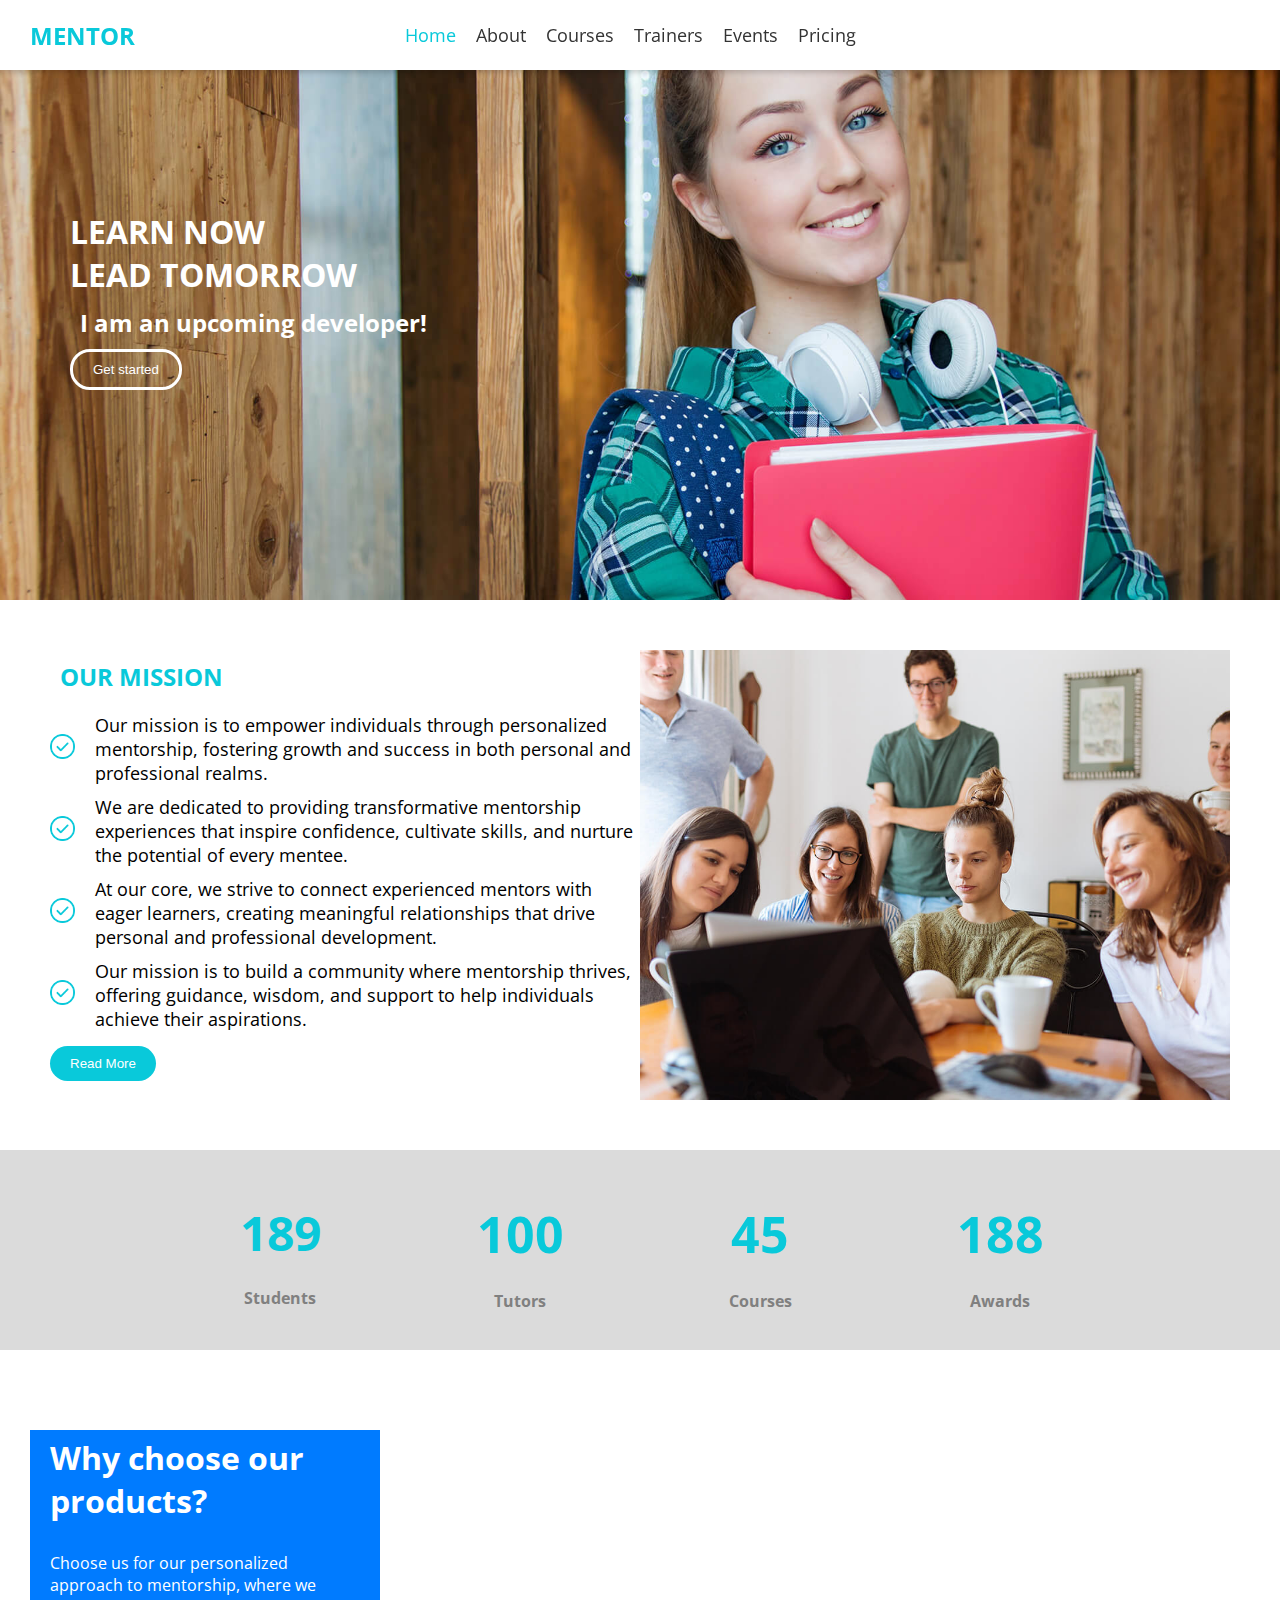
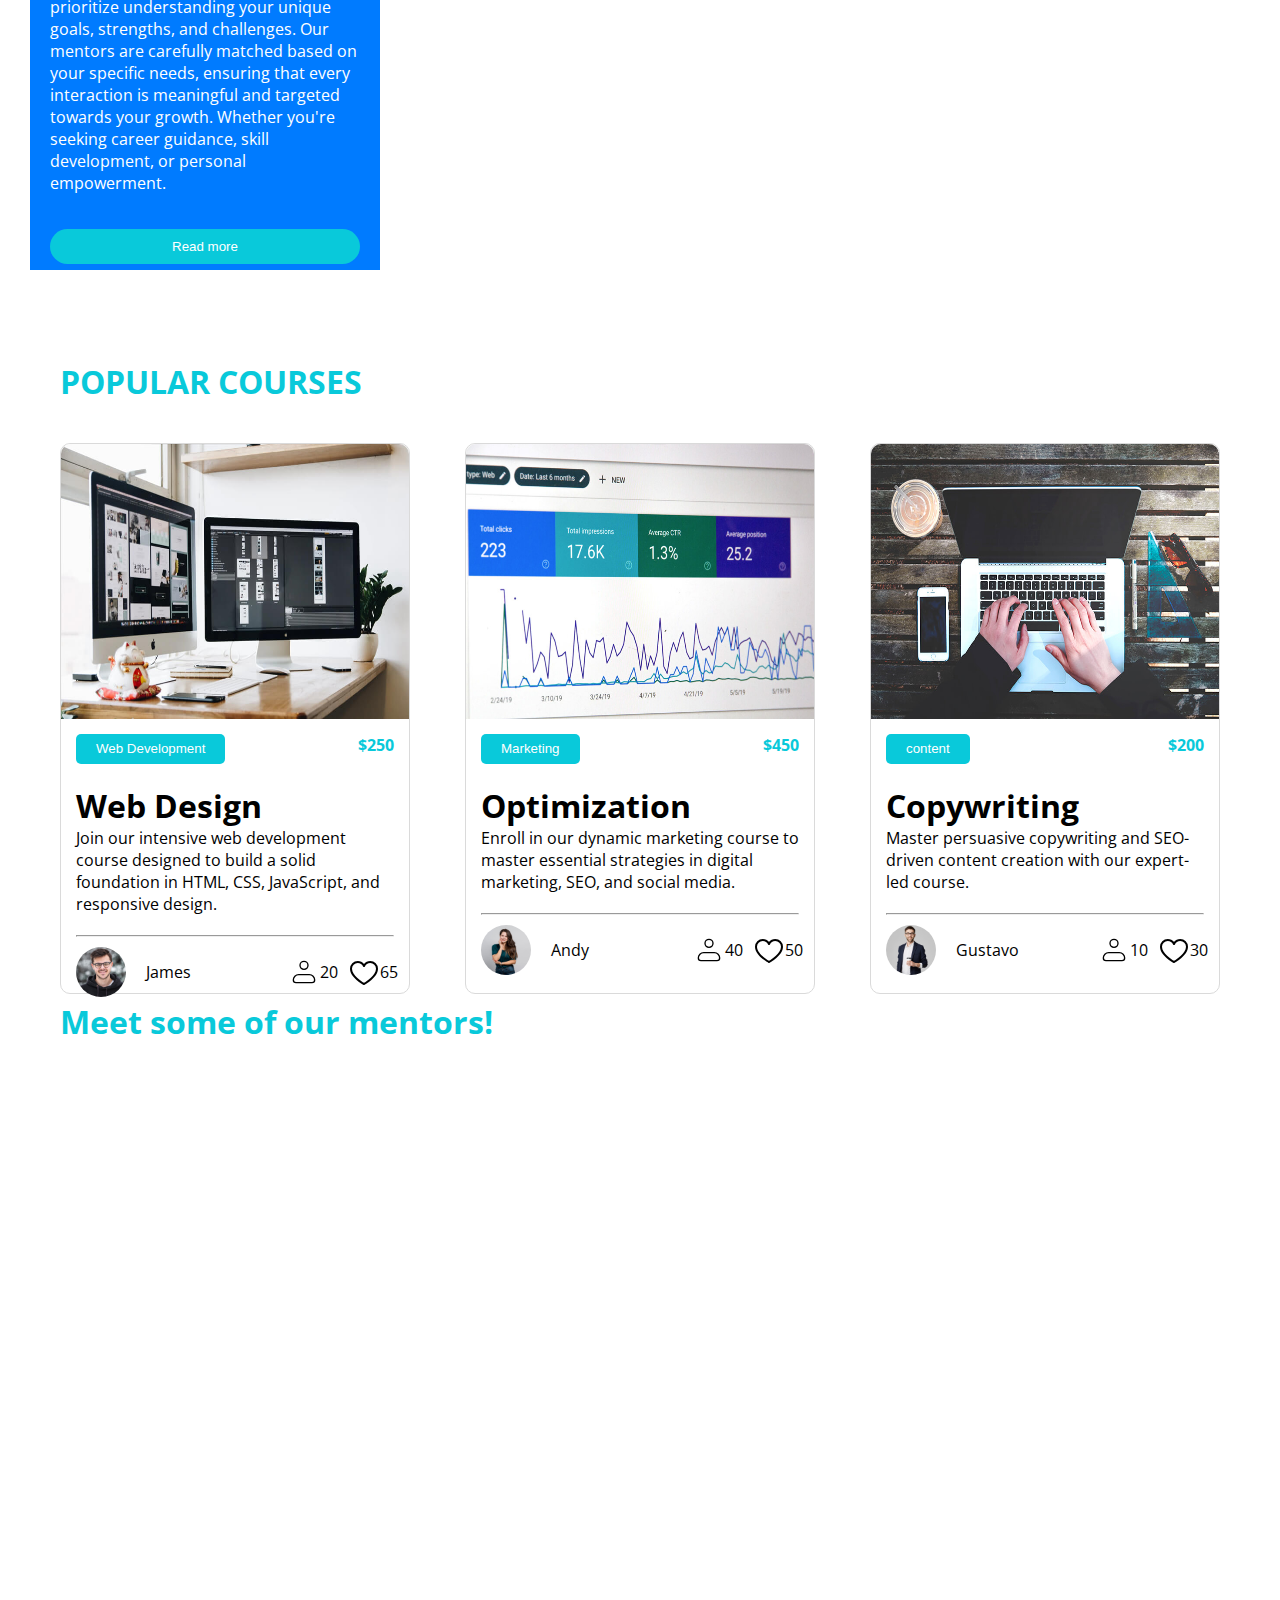
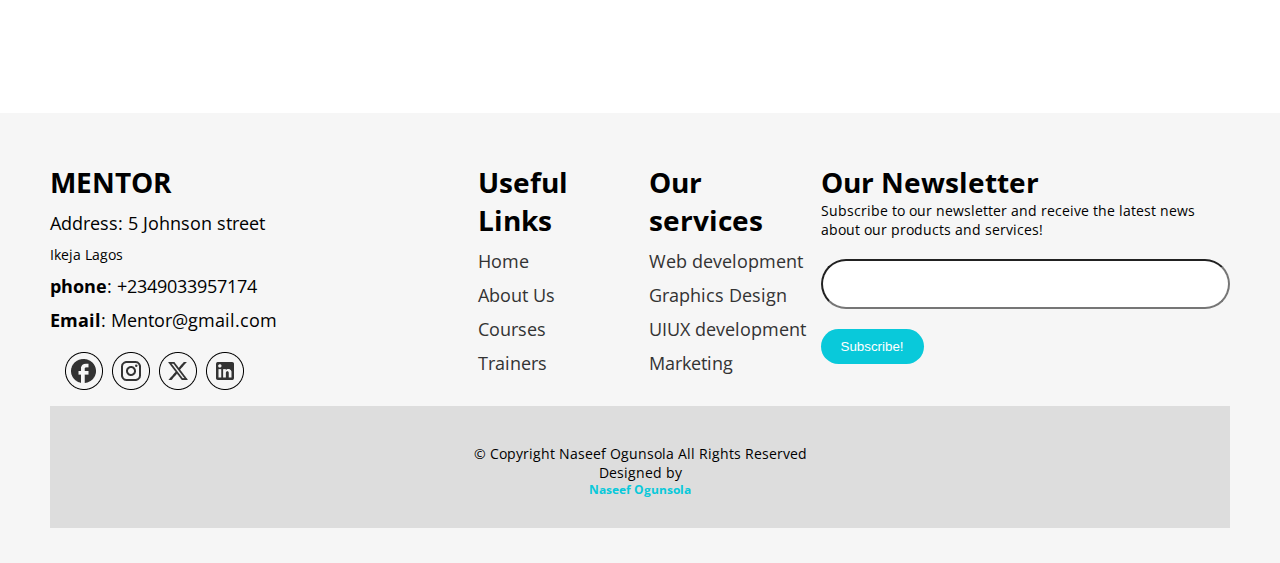
==== commit 89b942e3: "ki" ====
--- a/index.html
+++ b/index.html
@@ -27,7 +27,7 @@
               <h2 id="colored-head-txt">MENTOR</h2>  
             </div>
             <ul>
-              <li><a href="/index.html">Home</a></li>
+              <li><a href="/index.html" id="active-nav">Home</a></li>
               <li><a href="/about.html">About</a></li>
               <li><a href="/courses.html">Courses</a></li>
               <li><a href="/trainers.html ">Trainers</a></li>
@@ -99,7 +99,7 @@
               <p id="why-us-text">
                 Choose us for our personalized approach to mentorship, where we prioritize understanding your unique goals, strengths, and challenges. Our mentors are carefully matched based on your specific needs, ensuring that every interaction is meaningful and targeted towards your growth. Whether you're seeking career guidance, skill development, or personal empowerment.
               </p>
-              <button class="read-more">Read more</button>
+             <button class="read-more">Read more</button>
             </div>
 
             <div class="small-about-us">
@@ -107,7 +107,7 @@
               <p>The effectiveness of our products is underscored by the success stories of countless individuals and organizations worldwide. Our approach combines time-tested methodologies with innovative strategies, resulting in measurable outcomes and transformative experiences.</p>
             </div>
 
-            <div class="small-about-us">
+            <div class="small-about-us" >
               <h3 id="about-head">Supportive Community</h3>
               <p> Beyond the tangible benefits of our products, you become part of a vibrant and supportive community of mentors and mentees. Our platform fosters collaboration, networking, and knowledge-sharing among like-minded individuals who are passionate about mentoring and professional growth. </p>
             </div>
@@ -146,7 +146,7 @@
                     
                     </svg>
                     <p>20</p>
-                    <svg xmlns="http://www.w3.org/2000/svg" width="2em" height="2em" viewBox="0 0 256 256">
+                    <svg xmlns="http://www.w3.org/2000/svg" width="2em" height="2em" viewBox="0 0 256 256" id="heart">
                       <path fill="currentColor" d="M178 40c-20.65 0-38.73 8.88-50 23.89C116.73 48.88 98.65 40 78 40a62.07 62.07 0 0 0-62 62c0 70 103.79 126.66 108.21 129a8 8 0 0 0 7.58 0C136.21 228.66 240 172 240 102a62.07 62.07 0 0 0-62-62m-50 174.8c-18.26-10.64-96-59.11-96-112.8a46.06 46.06 0 0 1 46-46c19.45 0 35.78 10.36 42.6 27a8 8 0 0 0 14.8 0c6.82-16.67 23.15-27 42.6-27a46.06 46.06 0 0 1 46 46c0 53.61-77.76 102.15-96 112.8" />
                     </svg>
                     <p>65</p>
@@ -177,7 +177,7 @@
                     
                     </svg>
                     <p>40</p>
-                    <svg xmlns="http://www.w3.org/2000/svg" width="2em" height="2em" viewBox="0 0 256 256">
+                    <svg xmlns="http://www.w3.org/2000/svg" width="2em" height="2em" viewBox="0 0 256 256" id="heart">
                       <path fill="currentColor" d="M178 40c-20.65 0-38.73 8.88-50 23.89C116.73 48.88 98.65 40 78 40a62.07 62.07 0 0 0-62 62c0 70 103.79 126.66 108.21 129a8 8 0 0 0 7.58 0C136.21 228.66 240 172 240 102a62.07 62.07 0 0 0-62-62m-50 174.8c-18.26-10.64-96-59.11-96-112.8a46.06 46.06 0 0 1 46-46c19.45 0 35.78 10.36 42.6 27a8 8 0 0 0 14.8 0c6.82-16.67 23.15-27 42.6-27a46.06 46.06 0 0 1 46 46c0 53.61-77.76 102.15-96 112.8" />
                     </svg>
                     <p>50</p>
@@ -208,7 +208,7 @@
                     
                     </svg>
                     <p>10</p>
-                    <svg xmlns="http://www.w3.org/2000/svg" width="2em" height="2em" viewBox="0 0 256 256">
+                    <svg xmlns="http://www.w3.org/2000/svg" width="2em" height="2em" viewBox="0 0 256 256" id="heart">
                       <path fill="currentColor" d="M178 40c-20.65 0-38.73 8.88-50 23.89C116.73 48.88 98.65 40 78 40a62.07 62.07 0 0 0-62 62c0 70 103.79 126.66 108.21 129a8 8 0 0 0 7.58 0C136.21 228.66 240 172 240 102a62.07 62.07 0 0 0-62-62m-50 174.8c-18.26-10.64-96-59.11-96-112.8a46.06 46.06 0 0 1 46-46c19.45 0 35.78 10.36 42.6 27a8 8 0 0 0 14.8 0c6.82-16.67 23.15-27 42.6-27a46.06 46.06 0 0 1 46 46c0 53.61-77.76 102.15-96 112.8" />
                     </svg>
                     <p>30</p>
@@ -241,7 +241,7 @@
 
                 <p>Career Development: Ph.D. in Organizational Psychology, guiding professionals to achieve career goals with over 15 years of expertise.</p>
 
-                <button class="contact-trainer">Contact</button>
+                <a href=""><button class="contact-trainer">Contact</button></a>
               </div>
             </div>
 
@@ -254,7 +254,7 @@
                 <h4>UIUX Development</h4>
 
                 <p>Leadership Coaching: Executive coach specializing in leadership development, empowering leaders to build cohesive teams.</p>
-                <button class="contact-trainer">Contact</button>
+                <a href=""><button class="contact-trainer">Contact</button></a>
               </div>
             </div>
 
@@ -267,7 +267,7 @@
                 <h4>content</h4>
 
                 <p>Academic Mentorship: Professor of physics offering guidance on academic success strategies and research.</p>
-                <button class="contact-trainer">Contact</button>
+                <a href=""><button class="contact-trainer">Contact</button></a>
               </div>
             </div>
 
@@ -280,7 +280,7 @@
                 <h4>Web Development</h4>
 
                 <p>Tech Industry: Technology industry veteran mentoring on career paths, software engineering, and product management strategies for aspiring tech professionals.</p>
-                <button class="contact-trainer">Contact</button>
+                <a href=""><button class="contact-trainer">Contact</button></a>
               </div>
             </div>
           </div>
@@ -309,12 +309,11 @@
               </div>
 
               <div class="footer-col2">
-                <H1>Useful Links</H1>
+                <h1>Useful Links</h1>
                 <li><a href="/index.html" id="footer-links">Home</a> </li>
                 <li><a href="/about.html" id="footer-links">About Us</a> </li>
                 <li><a href="/courses.html" id="footer-links">Courses</a> </li>
-                <li><a href="/index.html" id="footer-links">Trainers</a> </li>
-                <li><a href="/index.html" id="footer-links">Terms of service</a> </li>
+                <li><a href="/trainers.html" id="footer-links">Trainers</a> </li>
               </div>
 
               <div class="footer-col2">
@@ -322,8 +321,7 @@
                 <li><a href="/index.html" id="footer-links">Web development</a> </li>
                 <li><a href="/about.html" id="footer-links">Graphics Design</a> </li>
                 <li><a href="/courses.html" id="footer-links">UIUX development</a> </li>
-                <li><a href="/index.html" id="footer-links">Production Management</a> </li>
-                <li><a href="/index.html" id="footer-links">Marketing</a> </li>
+                <li><a href="/marketing.html" id="footer-links">Marketing</a> </li>
               </div>
 
               <div class="newsletter">
--- a/style.css
+++ b/style.css
@@ -62,11 +62,11 @@
   text-decoration: none;
 }
 
-.navbar a:hover {
-  color: #09c9da;
-}
-
-.navbar a.active {
+.navbar :hover {
+  color: #09c9da;
+}
+
+.navbar:focus {
   color: #09c9da;
 }
 /* HEAD END */
@@ -240,7 +240,7 @@
 }
 
 #why-us-text{
-  margin-bottom: 40px;
+  margin-bottom: 30px;
 }
 
 .small-about-us{
@@ -255,7 +255,10 @@
 
 #about-head{
   margin-bottom: 20px;
-}
+  color: #09c9da;
+}
+
+
 
 /* **************WHY US END************** */
 
@@ -309,6 +312,7 @@
 
 .inner-courses:hover {
   transform: scale(1.1);
+  border: solid 3px #09c9da;
 }
 
 .pic-course{
@@ -324,6 +328,14 @@
 .course-content{
   height: 50%;
   padding: 15px;
+}
+
+#course-link{
+  color:white;
+}
+
+#course-link:hover{
+  color: #09c9da;
 }
 
 .inner-course-head{
@@ -353,6 +365,14 @@
   cursor: pointer;
 }
 
+.course-name:hover{
+  cursor: pointer;
+  background-color: white;
+  color: #09c9da;
+  border: solid 1px #09c9da;
+  transition: 0.4s ease;
+}
+
 #description{
   margin-bottom: 20px;
 }
@@ -389,6 +409,11 @@
 #heart{
   margin-left: 10px;
 }
+
+#heart:hover{
+  color: pink;
+}
+
 .james{
   margin-left: 10px;
 }
@@ -565,6 +590,14 @@
   cursor: pointer;
 }
 
+
+#subscribe:hover{
+  background-color: white;
+  color: #09c9da;
+  border: #09c9da solid 1px;
+  transition: 0.5s ease;
+}
+
 .copyright{
   width: 100%;
   height: 50%;
@@ -586,6 +619,9 @@
 }
 /* ***********ABOUT PAGE START********** */
 
+#about-section-read-more{
+  width: 100%;
+}
 .aboutpage-container{
   height: 100%;
   width: 100%;
@@ -595,6 +631,8 @@
   height: 300px;
   width: 100%;
   margin-top: 40px;
+  padding-left: 250px;
+  padding-right: 250px;
   background-color: #09c9da;
   color: white;
   text-align: center;
@@ -602,6 +640,7 @@
   justify-content: center;
   align-items: center;
   flex-direction: column;
+  font-weight: 500;
 }
 
 
@@ -993,6 +1032,7 @@
   background-color: white;
   color: #09c9da;
   cursor: pointer;
+  border: solid 1px #09c9da;
 }
 
 #course-link{
@@ -1114,6 +1154,10 @@
   border-radius: 5px;
 }
 
+#name:focus{
+  border: solid 2px #09c9da;
+}
+
 .left-horizontal{
   width:40%;
 }
@@ -1140,9 +1184,15 @@
   justify-content: space-between;
 }
 
+input:focus {
+  border: 1px solid #09c9da; 
+}
+
 #card-type{
   height: 50px;
-  width: 200px;
+  width: 390px;
+  border: solid 2px black;
+  border-radius: 5px;
 }
 
 .inner-horizontal1{
@@ -1223,4 +1273,64 @@
   height: 250px;
   border-radius: 200px;
   width: 250px;
-}+}
+
+
+
+.course-button{
+  width: 100%;
+  margin-top: 50px;
+  border: none;
+  color: white;
+  background-color: #09c9da;
+  padding: 20px;
+  border-radius: 20px;
+  transition: 0.2s ease;
+  font-size: large;
+}
+
+.course-button:hover{
+  background-color: white;
+  color: #09c9da;
+  border: solid 2px #09c9da;
+  cursor: pointer;
+}
+
+
+#active-nav{
+  color: #09c9da;
+}
+
+
+
+.overlay {
+  display: none;
+  position: fixed;
+  top: 0;
+  left: 0;
+  width: 100%;
+  height: 100%;
+  background-color: rgba(0, 0, 0, 0.7);
+  z-index: 1000;
+  text-align: center;
+}
+
+.overlay-content {
+  position: absolute;
+  top: 50%;
+  left: 50%;
+  transform: translate(-50%, -50%);
+  background-color: white;
+  padding: 20px;
+  border-radius: 5px;
+  text-align: center;
+  box-shadow: 0 0 10px rgba(0, 0, 0, 0.3);
+}
+
+.close-btn {
+  position: absolute;
+  top: 10px;
+  right: 15px;
+  font-size: 24px;
+  cursor: pointer;
+}
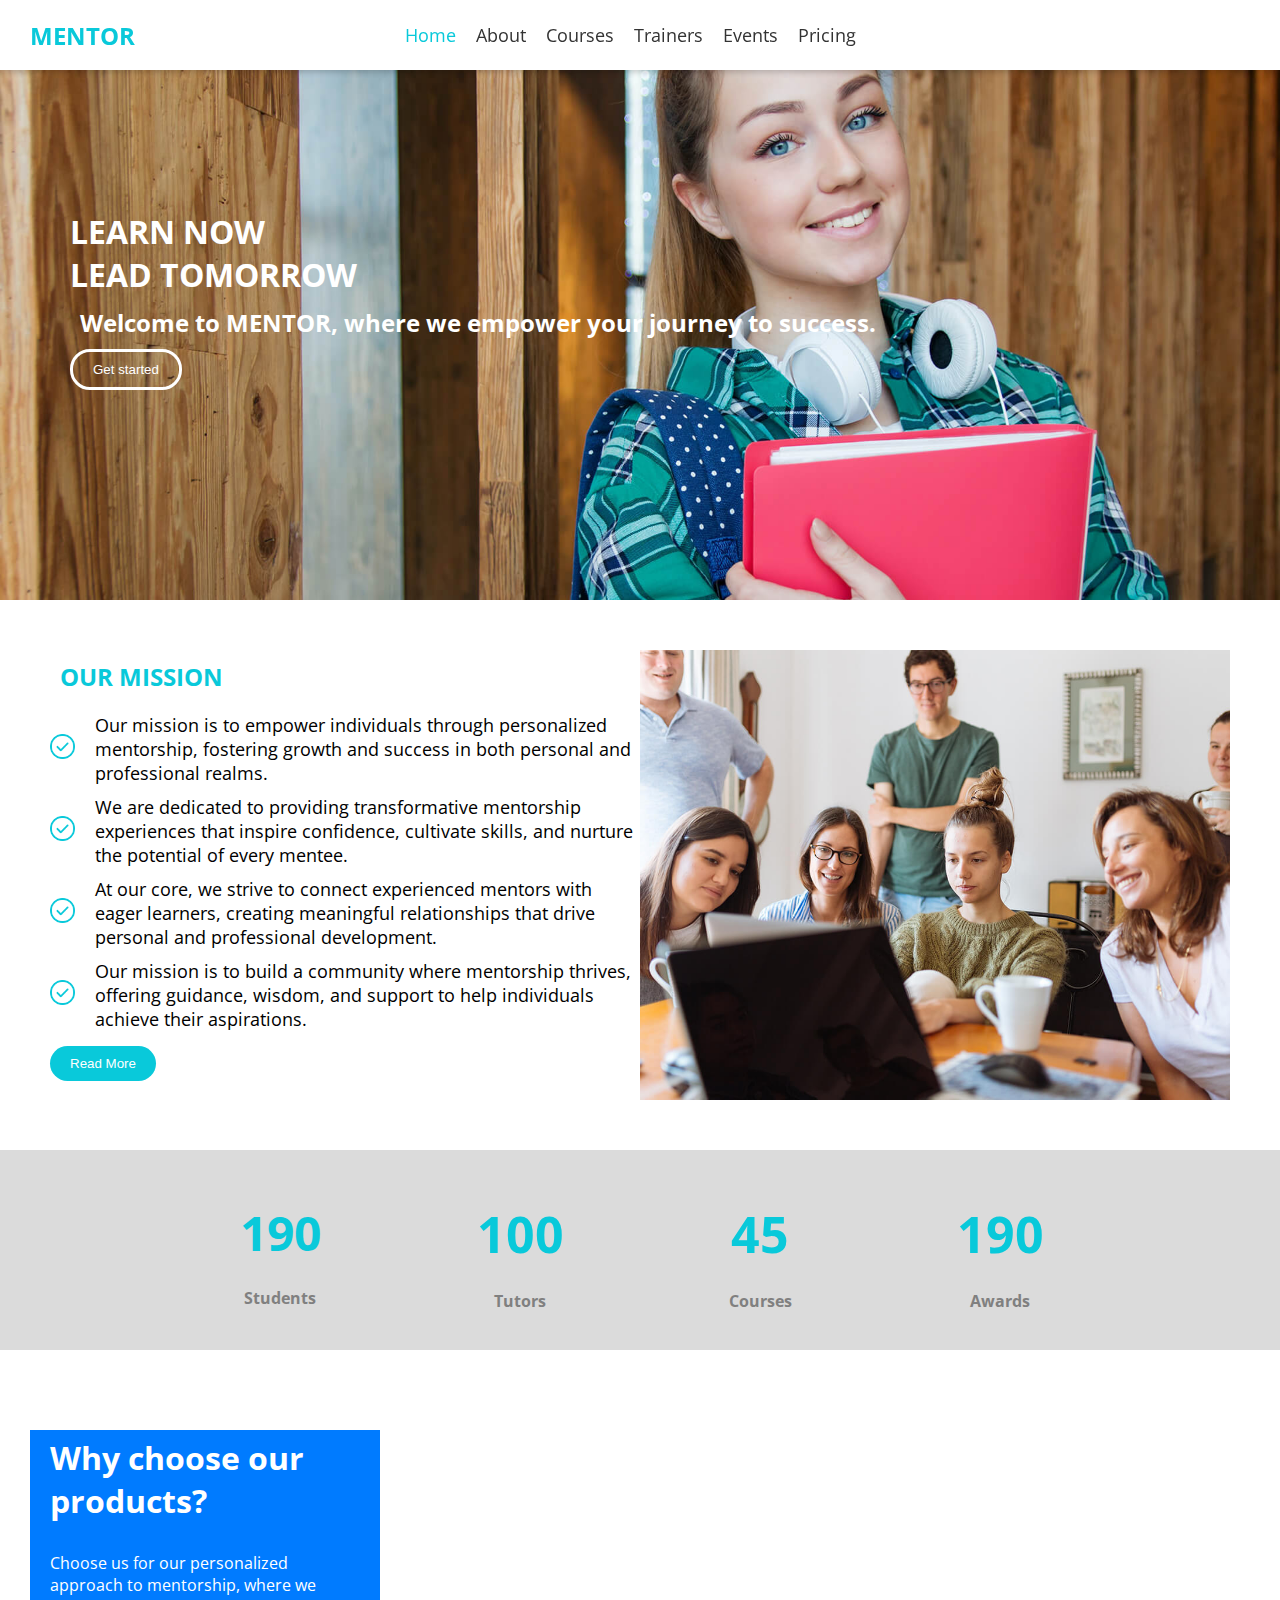
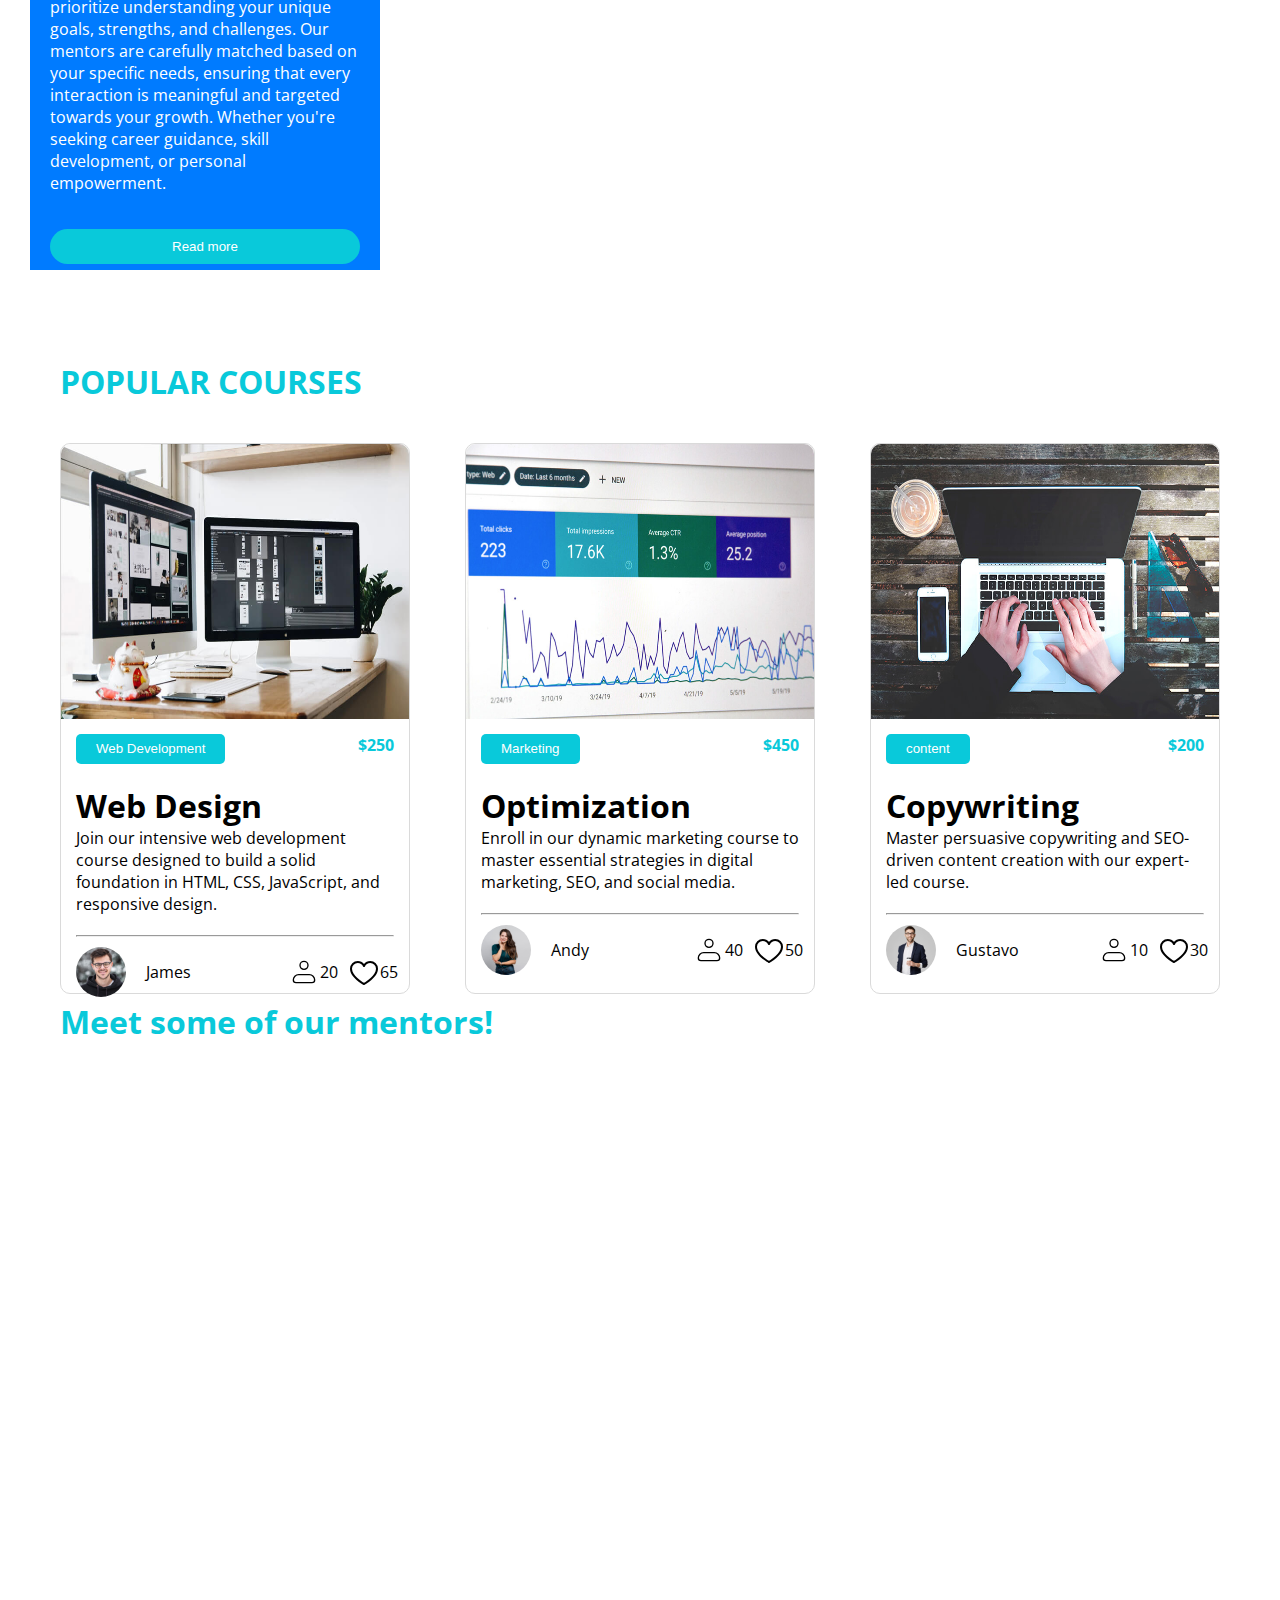
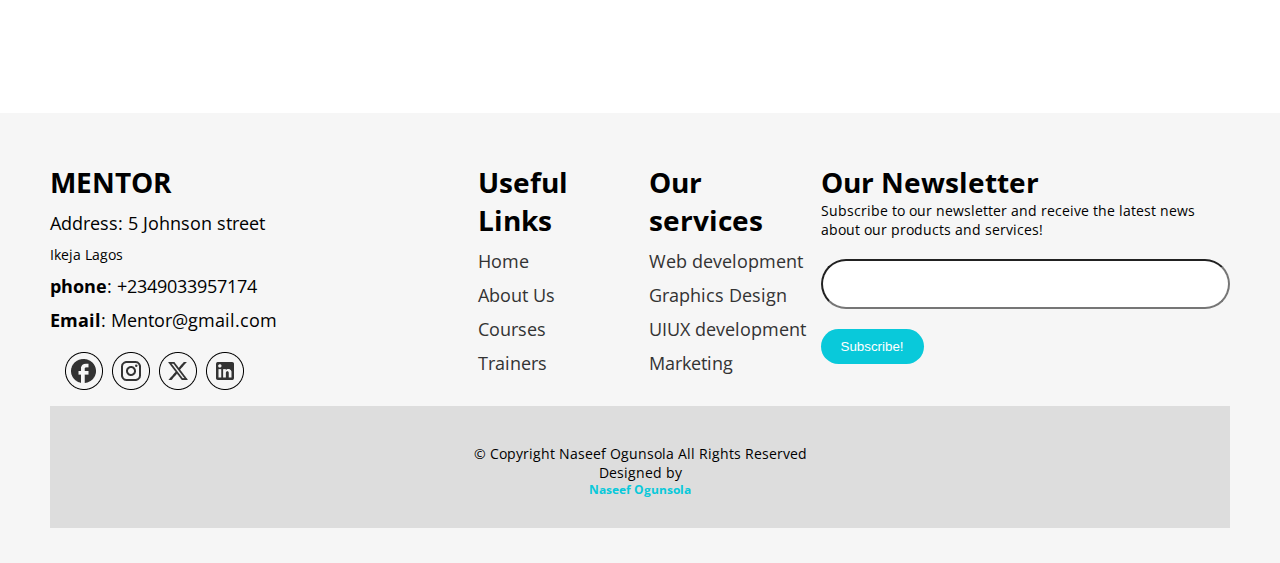
==== commit f30c3ed1: "bvugv" ====
--- a/index.html
+++ b/index.html
@@ -45,7 +45,7 @@
                 <h1 id="hero-head">LEARN NOW<br>
                     LEAD TOMORROW
                 </h1>
-                <h2 id="hero-text">I am an upcoming developer!</h2>
+                <h2 id="hero-text">Welcome to MENTOR, where we empower your journey to success.</h2>
                <a href="/pricing.html" ><button class="get-started-btn">Get started</button></a>
             </div>   
             
